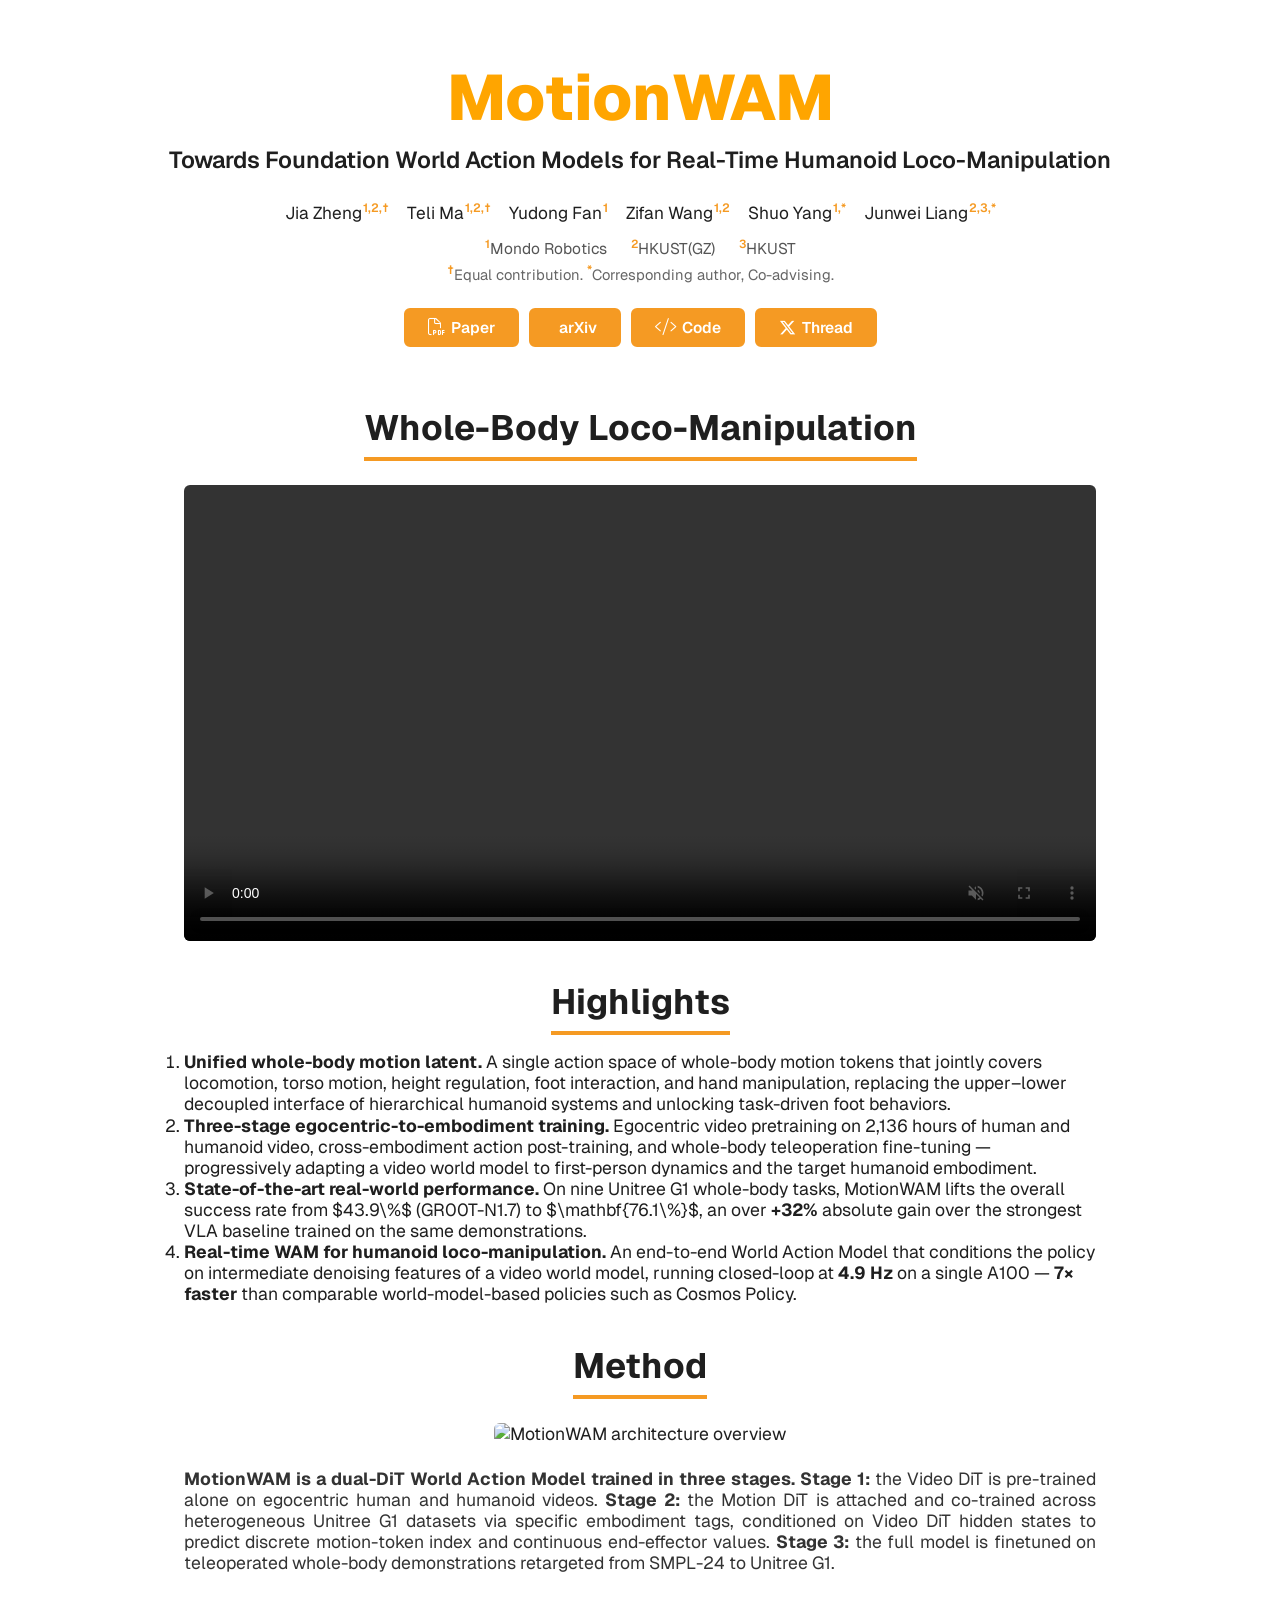
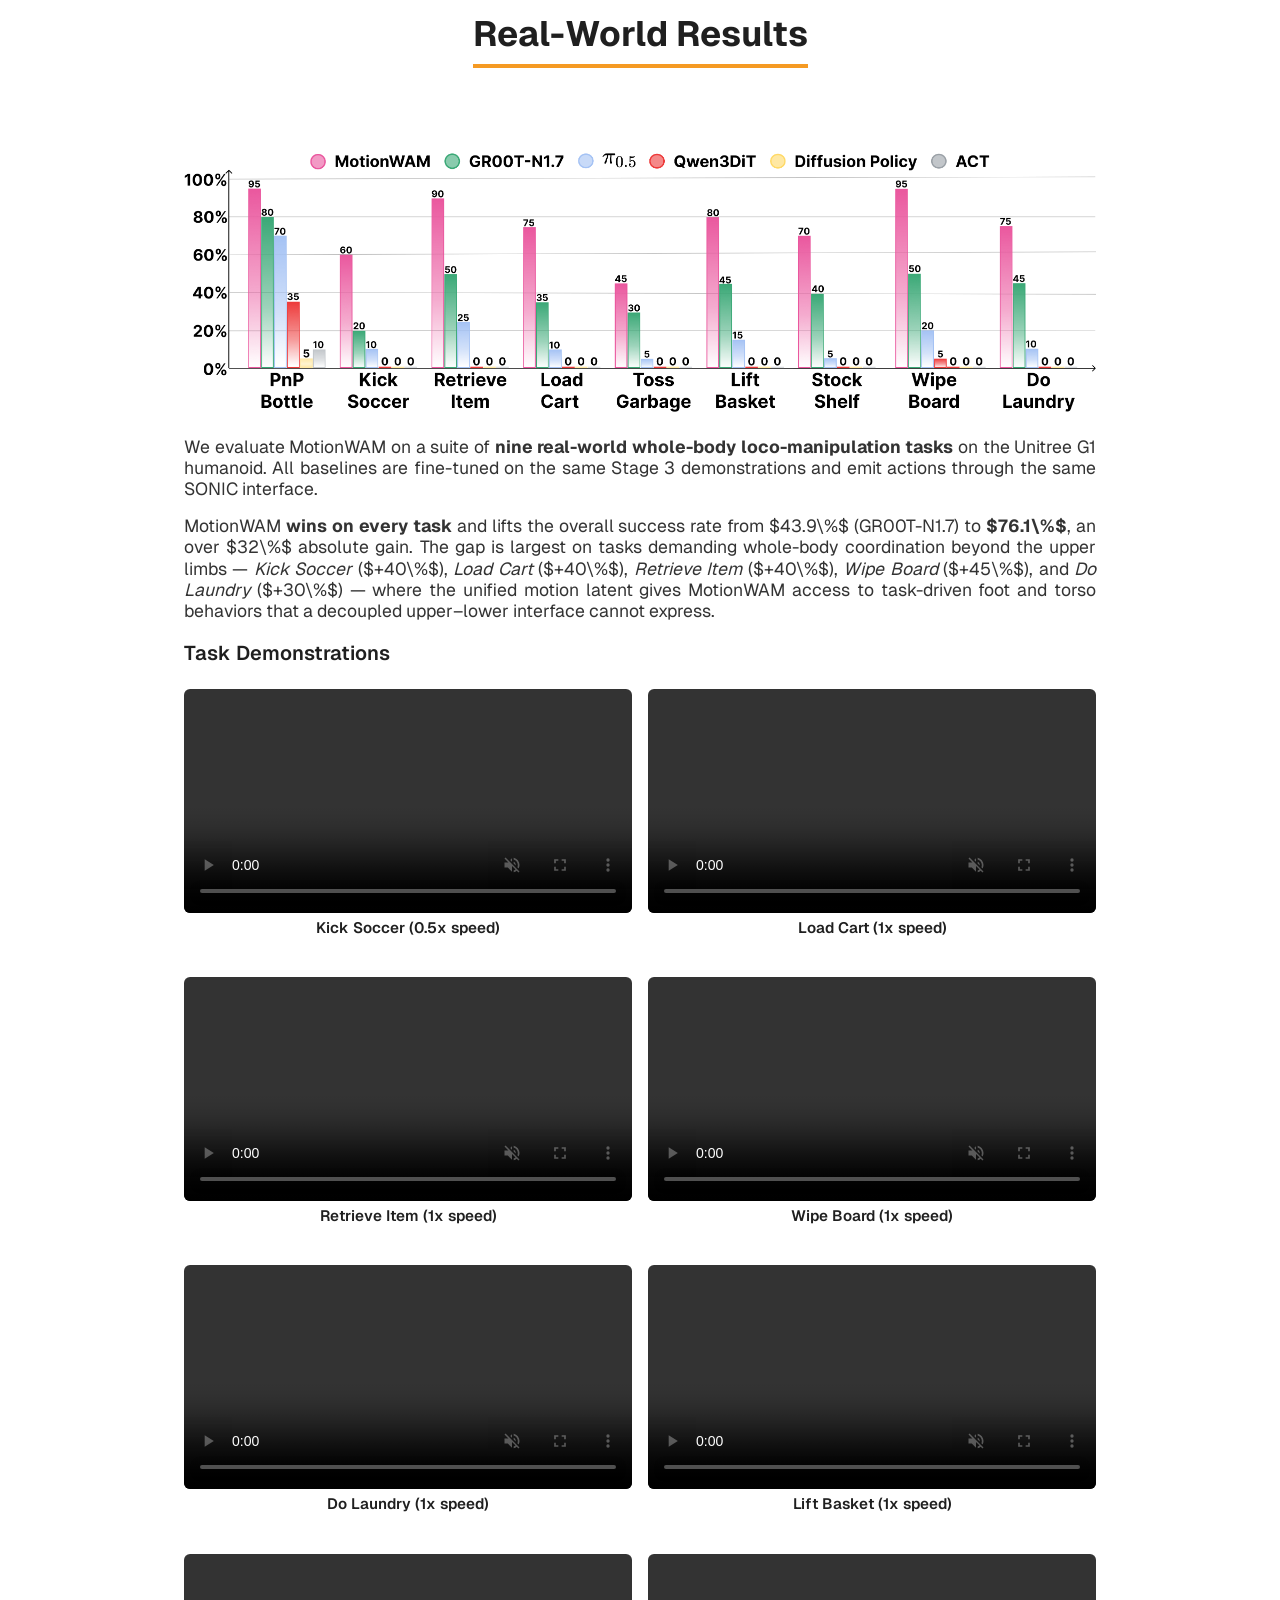
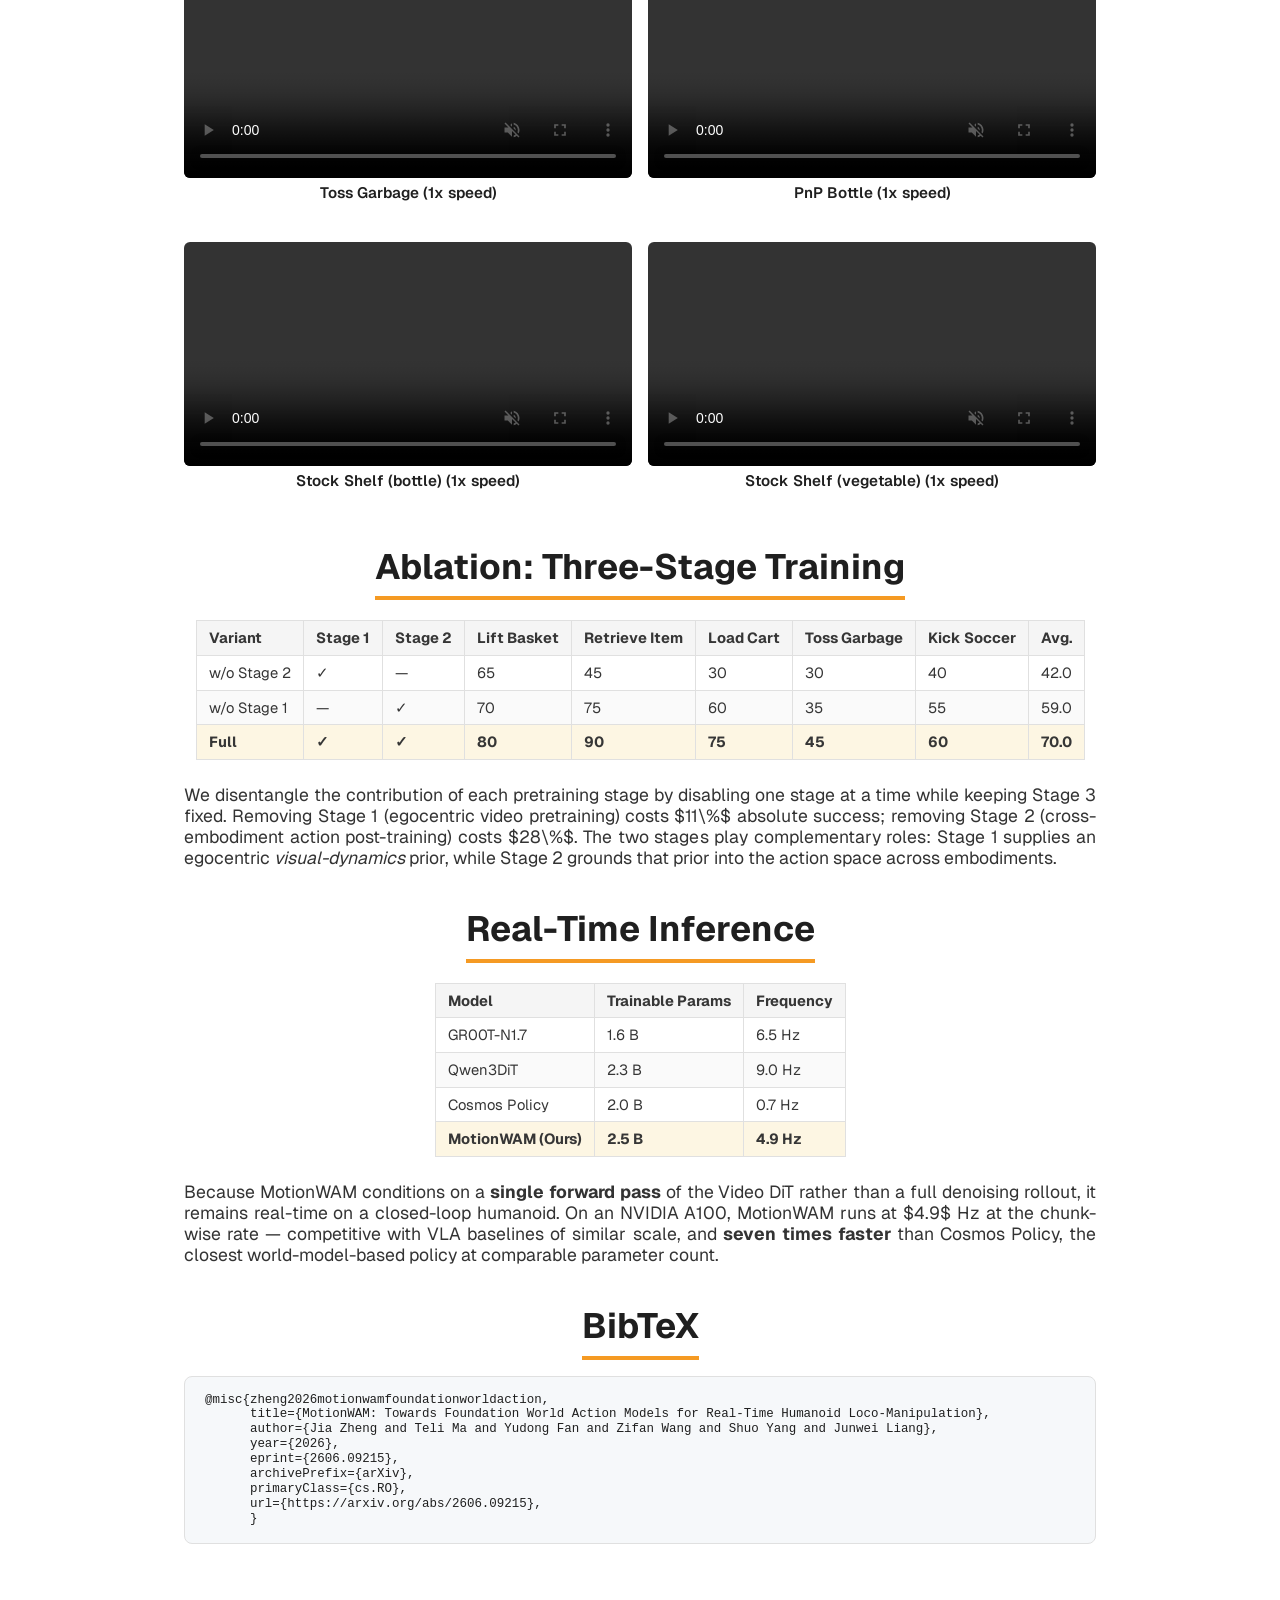
==== MotionWAM/index.html @ 7dfa2433 "update MotionWAM" ====
<!DOCTYPE html>
<html lang="en">

<head>
  <meta charset="utf-8">
  <meta name="description"
    content="MotionWAM: Towards Foundation World Action Models for Real-Time Humanoid Loco-Manipulation">
  <meta name="keywords"
    content="World Action Model, Humanoid Loco-Manipulation, Diffusion Transformer, Video World Model, Whole-Body Control, Unitree G1, Robotics, Flow Matching">
  <meta name="viewport" content="width=device-width, initial-scale=1">
  <title>MotionWAM | Towards Foundation World Action Models for Real-Time Humanoid Loco-Manipulation</title>

  <!-- Thumbnail for social media sharing -->
  <meta property="og:image" content="media/figures/arch.png">

  <!-- Favicon -->
  <link rel="icon" href="media/figures/arch.png" type="image/png">

  <!-- Fonts: Geist (Google) + Computer Modern Serif (local) -->
  <link href="https://fonts.googleapis.com/css2?family=Geist:wght@300;400;500;600;700;800&display=swap" rel="stylesheet">
  <link rel="stylesheet" href="static/fonts/cmun.css">

  <!-- Keep Bulma for table utility classes -->
  <link rel="stylesheet" href="static/css/bulma.min.css">
  <link rel="stylesheet" href="static/css/fontawesome.all.min.css">
  <link rel="stylesheet" href="https://cdn.jsdelivr.net/gh/jpswalsh/academicons@1/css/academicons.min.css">
  <!-- DreamDojo-style overrides (loaded last) -->
  <link rel="stylesheet" href="static/css/index.css">
  <link rel="stylesheet" href="static/fontawesome/css/fontawesome.css">
  <link rel="stylesheet" href="static/fontawesome/css/brands.css">
  <link rel="stylesheet" href="static/fontawesome/css/light.css">

  <script src="https://ajax.googleapis.com/ajax/libs/jquery/3.5.1/jquery.min.js"></script>
  <script defer src="static/js/fontawesome.all.min.js"></script>

  <!-- MathJax for LaTeX rendering -->
  <script>
    MathJax = {
      tex: { inlineMath: [['$', '$'], ['\\(', '\\)']] }
    };
  </script>
  <script src="https://cdn.jsdelivr.net/npm/mathjax@3/es5/tex-chtml.js" async></script>
</head>

<body>
  <article class="blogPost">

    <!-- ===== Hero Video Cover ===== -->
    <!--
    <header class="hero-cine">
      <video class="hero-bg-video" autoplay muted loop playsinline>
        <source src="media/videos/teaser.mp4" type="video/mp4">
      </video>
      <div class="hero-bg-overlay"></div>

      <div class="hero-cine-inner">
        <h1 class="paper-title"><span class="projectName">MotionWAM</span><br>
          <span class="title-sub">Towards Foundation World Action Models for Real-Time Humanoid Loco-Manipulation</span>
        </h1>
        <p class="hero-tagline muted-light">A real-time World Action Model that drives whole-body humanoid loco-manipulation from a single egocentric camera</p>
      </div>

      <a href="#content" class="scroll-cue" aria-label="Scroll down">
        <span class="scroll-cue-dot"></span>
      </a>
    </header>
    -->


    <!-- ===== Title ===== -->
    <div id="content" class="center blogTitle">
      <h1 class="dreamTitle"><span class="projectName">MotionWAM</span></h1>
      <p class="subtitleText">Towards Foundation World Action Models for Real-Time Humanoid Loco-Manipulation</p>
    </div>

    <!-- ===== Authors ===== -->
    <div class="center authors">
      <div class="authorList">
        <span class="authorName"><a class="authorLink" href="https://jiaazheng.github.io/" target="_blank">Jia Zheng</a><sup>1,2,&dagger;</sup></span>
        <span class="authorName"><a class="authorLink" href="https://teleema.github.io/" target="_blank">Teli Ma</a><sup>1,2,&dagger;</sup></span>
        <span class="authorName"><a class="authorLink">Yudong Fan</a><sup>1</sup></span>
        <span class="authorName"><a class="authorLink" href="https://scholar.google.com/citations?user=GaJXZ-UAAAAJ&hl=en" target="_blank">Zifan Wang</a><sup>1,2</sup></span>
        <span class="authorName"><a class="authorLink" href="https://shuoyangrobotics.github.io/" target="_blank">Shuo Yang</a><sup>1,*</sup></span>
        <span class="authorName"><a class="authorLink" href="https://junweiliang.me/index.html" target="_blank">Junwei Liang</a><sup>2,3,*</sup></span>
      </div>

      <!-- Affiliations -->
      <div class="affiliationContainer">
        <span><sup>1</sup>Mondo Robotics</span>
        <span><sup>2</sup>HKUST(GZ)</span>
        <span><sup>3</sup>HKUST</span>
      </div>
      <p class="affiliationNote"><sup>&dagger;</sup>Equal contribution. <sup>*</sup>Corresponding author, Co-advising.</p>
    </div>

    <!-- ===== Action buttons ===== -->
    <div class="center">
      <div class="linkContainer">
        <a class="borderedLink" href="#" target="_blank"><i class="fa-light fa-file-pdf"></i> Paper</a>
        <a class="borderedLink" href="#" target="_blank"><i class="ai ai-arxiv"></i> arXiv</a>
        <a class="borderedLink" href="#" target="_blank"><i class="fa-light fa-code"></i> Code</a>
        <a class="borderedLink" href="#" target="_blank"><i class="fa-brands fa-x-twitter"></i> Thread</a>
      </div>
    </div>

    <!-- ===== Content ===== -->
    <div class="blogContent">

      <!-- ===== Teaser / Highlights ===== -->
      <h2>Whole-Body Loco-Manipulation</h2>
      <div class="videoContainer">
        <div class="videoGrid cols-1">
          <div class="videoCell">
            <video controls autoplay loop muted playsinline>
              <source src="media/videos/all_real.mp4" type="video/mp4">
            </video>
          </div>
        </div>
      </div>

      <h2>Highlights</h2>
      <ol>
        <li><b>Unified whole-body motion latent.</b> A single action space of whole-body motion tokens that jointly covers locomotion, torso motion, height regulation, foot interaction, and hand manipulation, replacing the upper&ndash;lower decoupled interface of hierarchical humanoid systems and unlocking task-driven foot behaviors.</li>
        <li><b>Three-stage egocentric-to-embodiment training.</b> Egocentric video pretraining on 2,136 hours of human and humanoid video, cross-embodiment action post-training, and whole-body teleoperation fine-tuning &mdash; progressively adapting a video world model to first-person dynamics and the target humanoid embodiment.</li>
        <li><b>State-of-the-art real-world performance.</b> On nine Unitree G1 whole-body tasks, MotionWAM lifts the overall success rate from $43.9\%$ (GR00T-N1.7) to $\mathbf{76.1\%}$, an over <b>+32%</b> absolute gain over the strongest VLA baseline trained on the same demonstrations.</li>
        <li><b>Real-time WAM for humanoid loco-manipulation.</b> An end-to-end World Action Model that conditions the policy on intermediate denoising features of a video world model, running closed-loop at <b>4.9&nbsp;Hz</b> on a single A100 &mdash; <b>7&times; faster</b> than comparable world-model-based policies such as Cosmos Policy.</li>
      </ol>

      <!-- ===== Motivation ===== -->
      <!-- <h2>Decoupled vs. Unified Action Spaces</h2>
      <p>
        Almost all autonomous humanoid loco-manipulation systems pair a high-level manipulation policy with a low-level locomotion controller. This forces the upper and lower body into <b>inconsistent action spaces</b>: fine-grained joint targets for the arms, but only coarse base commands (velocity, torso height, orientation) for the legs &mdash; restricting the legs to balance preservation and ruling out task-driven foot behaviors such as stepping on a pedal or kicking an object.
      </p>
      <p>
        MotionWAM replaces this split with a <b>unified motion latent</b>: one policy predicts whole-body motion tokens that drive the humanoid as one integrated system, giving the lower body a task-driven action vocabulary alongside the arms.
      </p>

      <div class="imageWrapper">
        <img src="media/figures/intro.png" style="width: 90%;" alt="Decoupled hierarchical pipelines vs. MotionWAM's unified whole-body motion tokens">
      </div> -->

      <!-- ===== Method ===== -->
      <h2>Method</h2>
      <div class="imageWrapper">
        <img src="media/figures/arch.png" style="width: 100%;" alt="MotionWAM architecture overview">
      </div>
      <p>
        <b>MotionWAM is a dual-DiT World Action Model trained in three stages.</b>
        <b>Stage 1: </b> the Video DiT is pre-trained alone on egocentric human and humanoid videos.
        <b>Stage 2: </b> the Motion DiT is attached and co-trained across heterogeneous Unitree G1 datasets via specific embodiment tags, conditioned on Video DiT hidden states to predict discrete motion-token index and continuous end-effector values.
        <b>Stage 3: </b>  the full model is finetuned on teleoperated whole-body demonstrations retargeted from SMPL-24 to Unitree G1.
      </p>

      <!-- ===== Real-World Results ===== -->
      <h2>Real-World Results</h2>
      <div class="imageWrapper" style="clear: both; display: block; margin-top: 24px;">
        <img src="media/figures/suc_rate.png" style="width: 100%; display: block; margin: 0 auto;" alt="Per-task success rates on nine real-world Unitree G1 tasks">
      </div>

      <p>
        We evaluate MotionWAM on a suite of <b>nine real-world whole-body loco-manipulation tasks</b> on the Unitree G1 humanoid. All baselines are fine-tuned on the same Stage&nbsp;3 demonstrations and emit actions through the same SONIC interface.
      </p>
      <p>
        MotionWAM <b>wins on every task</b> and lifts the overall success rate from $43.9\%$ (GR00T-N1.7) to <b>$76.1\%$</b>, an over $32\%$ absolute gain. The gap is largest on tasks demanding whole-body coordination beyond the upper limbs &mdash; <i>Kick Soccer</i> ($+40\%$), <i>Load Cart</i> ($+40\%$), <i>Retrieve Item</i> ($+40\%$), <i>Wipe Board</i> ($+45\%$), and <i>Do Laundry</i> ($+30\%$) &mdash; where the unified motion latent gives MotionWAM access to task-driven foot and torso behaviors that a decoupled upper&ndash;lower interface cannot express.
      </p>

      <h3>Task Demonstrations</h3>
      <!-- Row 1 -->
      <div class="videoContainer">
        <div class="videoGrid cols-2">
          <div class="videoCell">
            <video controls autoplay loop muted playsinline>
              <source src="media/videos/soccer_0.5x.mp4" type="video/mp4">
            </video>
            <p class="videoLabel">Kick Soccer (0.5x speed)</p>
          </div>
          <div class="videoCell">
            <video controls autoplay loop muted playsinline>
              <source src="media/videos/cart.mp4" type="video/mp4">
            </video>
            <p class="videoLabel">Load Cart (1x speed)</p>
          </div>
        </div>
      </div>

      <!-- Row 2 -->
      <div class="videoContainer">
        <div class="videoGrid cols-2">
          <div class="videoCell">
            <video controls autoplay loop muted playsinline>
              <source src="media/videos/bag_drawer.mp4" type="video/mp4">
            </video>
            <p class="videoLabel">Retrieve Item (1x speed)</p>
          </div>
          <div class="videoCell">
            <video controls autoplay loop muted playsinline>
              <source src="media/videos/blackboard.mp4" type="video/mp4">
            </video>
            <p class="videoLabel">Wipe Board (1x speed)</p>
          </div>
        </div>
      </div>

      <!-- Row 3 -->
      <div class="videoContainer">
        <div class="videoGrid cols-2">
          <div class="videoCell">
            <video controls autoplay loop muted playsinline>
              <source src="media/videos/washing.mp4" type="video/mp4">
            </video>
            <p class="videoLabel">Do Laundry (1x speed)</p>
          </div>
          <div class="videoCell">
            <video controls autoplay loop muted playsinline>
              <source src="media/videos/basket_table.mp4" type="video/mp4">
            </video>
            <p class="videoLabel">Lift Basket (1x speed)</p>
          </div>
        </div>
      </div>

      <!-- Row 4 -->
      <div class="videoContainer">
        <div class="videoGrid cols-2">
          <div class="videoCell">
            <video controls autoplay loop muted playsinline>
              <source src="media/videos/trash_can.mp4" type="video/mp4">
            </video>
            <p class="videoLabel">Toss Garbage (1x speed)</p>
          </div>
          <div class="videoCell">
            <video controls autoplay loop muted playsinline>
              <source src="media/videos/bottle.mp4" type="video/mp4">
            </video>
            <p class="videoLabel">PnP Bottle (1x speed)</p>
          </div>
        </div>
      </div>

      <!-- Row 5 -->
      <div class="videoContainer">
        <div class="videoGrid cols-2">
          <div class="videoCell">
            <video controls autoplay loop muted playsinline>
              <source src="media/videos/shelf_bottle.mp4" type="video/mp4">
            </video>
            <p class="videoLabel">Stock Shelf (bottle) (1x speed)</p>
          </div>
          <div class="videoCell">
            <video controls autoplay loop muted playsinline>
              <source src="media/videos/shelf_veg.mp4" type="video/mp4">
            </video>
            <p class="videoLabel">Stock Shelf (vegetable) (1x speed)</p>
          </div>
        </div>
      </div>

      <!-- ===== Ablation ===== -->
      <h2>Ablation: Three-Stage Training</h2>

      <div class="table-container">
        <table class="table is-bordered is-striped is-hoverable" style="margin: 0 auto; width: auto;">
          <thead>
            <tr>
              <th>Variant</th>
              <th>Stage&nbsp;1</th>
              <th>Stage&nbsp;2</th>
              <th>Lift Basket</th>
              <th>Retrieve Item</th>
              <th>Load Cart</th>
              <th>Toss Garbage</th>
              <th>Kick Soccer</th>
              <th>Avg.</th>
            </tr>
          </thead>
          <tbody>
            <tr>
              <td>w/o Stage&nbsp;2</td>
              <td>&#10003;</td>
              <td>&mdash;</td>
              <td>65</td>
              <td>45</td>
              <td>30</td>
              <td>30</td>
              <td>40</td>
              <td>42.0</td>
            </tr>
            <tr>
              <td>w/o Stage&nbsp;1</td>
              <td>&mdash;</td>
              <td>&#10003;</td>
              <td>70</td>
              <td>75</td>
              <td>60</td>
              <td>35</td>
              <td>55</td>
              <td>59.0</td>
            </tr>
            <tr style="font-weight: bold; background-color: #fdf6e3;">
              <td>Full</td>
              <td>&#10003;</td>
              <td>&#10003;</td>
              <td>80</td>
              <td>90</td>
              <td>75</td>
              <td>45</td>
              <td>60</td>
              <td>70.0</td>
            </tr>
          </tbody>
        </table>
      </div>

      <p>
        We disentangle the contribution of each pretraining stage by disabling one stage at a time while keeping Stage&nbsp;3 fixed. Removing Stage&nbsp;1 (egocentric video pretraining) costs $11\%$ absolute success; removing Stage&nbsp;2 (cross-embodiment action post-training) costs $28\%$. The two stages play complementary roles: Stage&nbsp;1 supplies an egocentric <i>visual-dynamics</i> prior, while Stage&nbsp;2 grounds that prior into the action space across embodiments.
      </p>

      <!-- ===== Real-Time Inference ===== -->
      <h2>Real-Time Inference</h2>

      <div class="table-container">
        <table class="table is-bordered is-striped is-hoverable" style="margin: 0 auto; width: auto;">
          <thead>
            <tr>
              <th>Model</th>
              <th>Trainable Params</th>
              <th>Frequency</th>
            </tr>
          </thead>
          <tbody>
            <tr>
              <td>GR00T-N1.7</td>
              <td>1.6 B</td>
              <td>6.5 Hz</td>
            </tr>
            <tr>
              <td>Qwen3DiT</td>
              <td>2.3 B</td>
              <td>9.0 Hz</td>
            </tr>
            <tr>
              <td>Cosmos Policy</td>
              <td>2.0 B</td>
              <td>0.7 Hz</td>
            </tr>
            <tr style="font-weight: bold; background-color: #fdf6e3;">
              <td>MotionWAM (Ours)</td>
              <td>2.5 B</td>
              <td>4.9 Hz</td>
            </tr>
          </tbody>
        </table>
      </div>

      <p>
        Because MotionWAM conditions on a <b>single forward pass</b> of the Video DiT rather than a full denoising rollout, it remains real-time on a closed-loop humanoid. On an NVIDIA A100, MotionWAM runs at $4.9$&nbsp;Hz at the chunk-wise rate &mdash; competitive with VLA baselines of similar scale, and <b>seven times faster</b> than Cosmos Policy, the closest world-model-based policy at comparable parameter count.
      </p>

      <!-- ===== Citation ===== -->
      <h2>BibTeX</h2>
      <pre class="bibtex">@misc{zheng2026motionwamfoundationworldaction,
      title={MotionWAM: Towards Foundation World Action Models for Real-Time Humanoid Loco-Manipulation}, 
      author={Jia Zheng and Teli Ma and Yudong Fan and Zifan Wang and Shuo Yang and Junwei Liang},
      year={2026},
      eprint={2606.09215},
      archivePrefix={arXiv},
      primaryClass={cs.RO},
      url={https://arxiv.org/abs/2606.09215}, 
      }</pre>

    </div><!-- .blogContent -->
  </article>

  <footer class="siteFooter"></footer>

</body>

</html>
---- MotionWAM/static/fonts/cmun.css ----
/* Downloaded and adapted from https://checkmyworking.com/cm-web-fonts/ */

@font-face {
	font-family: 'Computer Modern Serif';
    src: url('cmunrm.woff') format('woff');
	font-weight: normal;
	font-style: normal;
}

@font-face {
	font-family: 'Computer Modern Serif';
    src: url('cmunbx.woff') format('woff');
	font-weight: bold;
	font-style: normal;
}

@font-face {
	font-family: 'Computer Modern Serif';
    src: url('cmunsl.woff') format('woff');
	font-weight: normal;
	font-style: italic;
}

@font-face {
	font-family: 'Computer Modern Serif';
    src: url('cmunbl.woff') format('woff');
	font-weight: bold;
	font-style: italic;
}
---- MotionWAM/static/css/index.css ----
/* ============================================================
   DiT4DiT — DreamDojo-inspired stylesheet
   ============================================================ */

/* ---------- CSS variables ---------- */
:root {
  --accent: #f59a23;
  --accent-hover: #e08a15;
  --accent-light: rgba(245, 154, 35, 0.08);
  --text-primary: #1f1f1f;
  --text-body: #333333;
  --text-secondary: #555555;
  --text-muted: #666666;
  --bg: #ffffff;
  --bg-code: #f6f8fa;
  --border: #e0e0e0;
  --max-width: 960px;
  --font-sans: 'Geist', 'NVIDIA Sans', -apple-system, BlinkMacSystemFont, 'Segoe UI', Roboto, sans-serif;
  --font-serif: 'Computer Modern Serif', serif;
  --font-mono: 'Courier New', Courier, monospace;
}

/* ---------- Reset / base ---------- */
*, *::before, *::after {
  box-sizing: border-box;
}

body {
  font-family: var(--font-sans);
  color: var(--text-primary);
  background: var(--bg);
  margin: 0;
  padding: 0;
  line-height: 1.2;
  -webkit-font-smoothing: antialiased;
}

a {
  color: var(--accent);
  text-decoration: none;
}
a:hover {
  text-decoration: underline;
}

/* ---------- Layout ---------- */
.blogPost {
  width: 100%;
}

.center {
  max-width: var(--max-width);
  margin: 0 auto;
  padding: 0 24px;
}

/* ---------- Hero Video Cover ---------- */
html {
  scroll-behavior: smooth;
  scroll-padding-top: 64px;
}

.hero-cine {
  position: relative;
  min-height: 88vh;
  display: flex;
  flex-direction: column;
  align-items: center;
  justify-content: center;
  text-align: center;
  overflow: hidden;
  color: #fff;
  padding: 90px 20px 70px;
}

.hero-bg-video {
  position: absolute;
  inset: 0;
  width: 100%;
  height: 100%;
  object-fit: cover;
  z-index: 0;
}

.hero-bg-overlay {
  position: absolute;
  inset: 0;
  z-index: 1;
  background:
    radial-gradient(70% 55% at 50% 50%, rgba(8,10,18,0.55) 0%, rgba(8,10,18,0.25) 70%, rgba(8,10,18,0.1) 100%),
    linear-gradient(180deg, rgba(8,10,18,0.35) 0%, rgba(8,10,18,0.0) 30%, rgba(8,10,18,0.0) 70%, rgba(8,10,18,0.40) 100%);
}

.hero-cine-inner {
  position: relative;
  z-index: 2;
  max-width: 940px;
  animation: heroFade 0.9s ease both;
}

@keyframes heroFade {
  from { opacity: 0; transform: translateY(18px); }
  to   { opacity: 1; transform: translateY(0); }
}

.hero-cine .paper-title {
  color: #fff;
  text-shadow: 0 2px 24px rgba(0,0,0,0.50);
  font-size: clamp(2.2em, 5vw, 4.5em);
  font-weight: 800;
  margin: 0 0 16px;
  line-height: 1.15;
}

.hero-cine .paper-title .projectName {
  color: #fff;
}

.hero-cine .title-sub {
  color: rgba(255,255,255,0.88);
  font-size: 0.42em;
  font-weight: 600;
  display: block;
  margin-top: 12px;
  line-height: 1.35;
}

.muted-light {
  color: rgba(255,255,255,0.78);
}

.hero-tagline {
  margin: 22px auto 0;
  max-width: 640px;
  font-size: 1.15em;
  font-weight: 400;
}

/* Scroll cue animation */
.scroll-cue {
  position: absolute;
  bottom: 28px;
  left: 50%;
  transform: translateX(-50%);
  z-index: 2;
  width: 26px;
  height: 42px;
  border: 2px solid rgba(255,255,255,0.6);
  border-radius: 999px;
  display: flex;
  justify-content: center;
  text-decoration: none;
  transition: border-color 0.3s ease;
}

.scroll-cue:hover {
  border-color: rgba(255,255,255,0.9);
}

.scroll-cue-dot {
  width: 4px;
  height: 8px;
  margin-top: 7px;
  background: #fff;
  border-radius: 999px;
  animation: scrollBounce 2s infinite;
}

@keyframes scrollBounce {
  0%, 100% { transform: translateY(0); opacity: 0.6; }
  50% { transform: translateY(8px); opacity: 1; }
}

/* ---------- Title area ---------- */
.blogTitle {
  text-align: center;
  padding: 60px 0 10px;
}

.dreamTitle {
  margin: 0 0 10px;
  line-height: 1.2;
}

.dreamTitle .projectName {
  font-size: 4rem;
  font-weight: 800;
  color: orange;
}

.subtitleText {
  font-size: 1.45rem;
  font-weight: 600;
  color: var(--text-primary);
  margin: 0;
  line-height: 1.2;
}

/* ---------- Authors ---------- */
.authors {
  text-align: center;
  padding: 18px 0 0;
}

.authorList {
  display: flex;
  flex-wrap: wrap;
  justify-content: center;
  gap: 6px 18px;
  margin: 0;
  padding: 0;
  list-style: none;
  font-size: 1.08rem;
  line-height: 1.2;
}

.authorName {
  white-space: nowrap;
}

.authorName sup {
  color: var(--accent);
  font-weight: 600;
  font-size: 0.7em;
  margin-left: 1px;
  line-height: 0;
}

.authorLink {
  color: var(--text-primary) !important;
  text-decoration: none;
}
.authorLink:hover {
  text-decoration: underline;
  color: var(--accent) !important;
}

/* ---------- Affiliations ---------- */
.affiliationContainer {
  display: flex;
  flex-wrap: wrap;
  justify-content: center;
  gap: 4px 24px;
  margin: 14px 0 4px;
  font-size: 0.97rem;
  color: var(--text-secondary);
  text-align: center;
  line-height: 1.2;
}

.affiliationContainer sup {
  color: var(--accent);
  font-weight: 600;
  font-size: 0.75em;
}

.affiliationNote {
  text-align: center;
  font-size: 0.92rem;
  color: var(--text-muted);
  margin: 4px 0 0;
}

.affiliationNote sup {
  color: var(--accent);
  font-weight: 600;
}

/* ---------- Action buttons ---------- */
.linkContainer {
  display: flex;
  flex-wrap: wrap;
  justify-content: center;
  gap: 10px;
  margin: 24px 0 10px;
}

.borderedLink {
  display: inline-flex;
  align-items: center;
  gap: 6px;
  padding: 9px 22px;
  border-radius: 6px;
  font-size: 0.97rem;
  font-weight: 600;
  font-family: var(--font-sans);
  line-height: 1;
  background: var(--accent);
  color: #fff !important;
  border: 2px solid var(--accent);
  transition: background 0.2s, color 0.2s;
  cursor: pointer;
  text-decoration: none !important;
}
.borderedLink:hover {
  background: var(--accent-hover);
  border-color: var(--accent-hover);
  text-decoration: none !important;
}

.borderedLink i,
.borderedLink .ai {
  font-size: 1.1em;
}

/* ---------- Blog content ---------- */
.blogContent {
  max-width: var(--max-width);
  margin: 0 auto;
  padding: 10px 24px 60px;
  font-size: 1.1rem;
}

.blogContent h2 {
  font-size: 2.2rem;
  font-weight: bold;
  color: var(--text-primary);
  display: table;
  margin: 2.5rem auto 1rem auto;
  padding-bottom: 0.5rem;
  border-bottom: 4px solid var(--accent);
  text-align: center;
}

.blogContent h3 {
  font-size: 1.25rem;
  font-weight: 600;
  color: var(--text-primary);
  margin: 20px 0 8px;
}

.blogContent p {
  color: var(--text-body);
  margin-bottom: 1rem;
  text-align: justify;
}

/* ---------- Images ---------- */
.imageWrapper {
  text-align: center;
  margin: 24px 0;
}

.imageWrapper img {
  max-width: 100%;
  border-radius: 6px;
}

.caption {
  font-size: 0.9rem;
  color: var(--text-muted);
  margin-top: 8px;
  text-align: center;
}

.method-image {
  border-radius: 6px;
}

/* ---------- Video ---------- */
.videoContainer {
  margin: 24px 0;
}

.videoGrid {
  display: grid;
  gap: 16px;
  align-items: end;
}

.videoGrid.cols-2 {
  grid-template-columns: 1fr 1fr;
}

.videoGrid.cols-3 {
  grid-template-columns: 1fr 1fr 1fr;
}

.videoGrid.cols-1 {
  max-width: 100%;
  margin: 0 auto;
}

.videoCell {
  text-align: center;
}

.videoCell video {
  width: 100%;
  border-radius: 6px;
  display: block;
}

.videoCell .videoLabel {
  margin-top: 6px;
  font-weight: 600;
  font-size: 0.95rem;
  color: var(--text-primary);
  text-align: center;
}

/* ---------- Tables ---------- */
.table-container {
  overflow-x: auto;
  margin: 20px 0 24px;
}

.table {
  font-family: var(--font-sans);
  font-size: 0.92rem;
  border-collapse: collapse;
  width: 100%;
}

.table th,
.table td {
  padding: 8px 12px;
  text-align: center;
  border: 1px solid var(--border);
}

.table th {
  background-color: #f5f5f5;
  font-weight: 700;
}

.table tbody tr:hover {
  background-color: var(--accent-light);
}

/* Keep Bulma .is-bordered / .is-striped overrides minimal */
.table.is-striped tbody tr:nth-child(even) {
  background-color: #fafafa;
}

.table.is-striped tbody tr:hover {
  background-color: var(--accent-light);
}

/* ---------- Bibtex ---------- */
.bibtex {
  font-family: var(--font-mono);
  font-size: 0.78rem;
  color: var(--text-primary);
  background-color: var(--bg-code);
  border: 1px solid var(--border);
  border-radius: 8px;
  padding: 16px 20px;
  margin: 16px 0 40px;
  line-height: 1.2;
  overflow-x: auto;
  white-space: pre-wrap;
  word-break: break-all;
}

/* ---------- Divider ---------- */
hr.rounded {
  border: none;
  height: 1px;
  background: var(--border);
  margin: 36px 0;
}

/* ---------- Footer ---------- */
.siteFooter {
  text-align: center;
  padding: 32px 0;
  font-size: 0.88rem;
  color: var(--text-muted);
  border-top: 1px solid var(--border);
}

/* ---------- Responsive ---------- */
@media (max-width: 768px) {
  .dreamTitle {
    font-size: 2rem;
  }

  .blogContent h2 {
    font-size: 1.35rem;
  }

  .videoGrid.cols-2,
  .videoGrid.cols-3 {
    grid-template-columns: 1fr;
  }

  .linkContainer {
    flex-direction: column;
    align-items: center;
  }

  .hero-cine {
    min-height: 75vh;
    padding: 60px 20px 50px;
  }

  .hero-cine .paper-title {
    font-size: 2em;
  }

  .hero-tagline {
    font-size: 1em;
  }

  .scroll-cue {
    bottom: 18px;
  }
}
---- MotionWAM/static/fontawesome/css/brands.css ----
/*!
 * Font Awesome Free 6.5.1 by @fontawesome - https://fontawesome.com
 * License - https://fontawesome.com/license/free (Icons: CC BY 4.0, Fonts: SIL OFL 1.1, Code: MIT License)
 * Copyright 2023 Fonticons, Inc.
 */
:root,
:host {
  --fa-style-family-brands: 'Font Awesome 6 Brands';
  --fa-font-brands: normal 400 1em/1 'Font Awesome 6 Brands';
}

@font-face {
  font-family: 'Font Awesome 6 Brands';
  font-style: normal;
  font-weight: 400;
  font-display: block;
  src: url("../webfonts/fa-brands-400.woff2") format("woff2"), url("../webfonts/fa-brands-400.ttf") format("truetype");
}

.fab,
.fa-brands {
  font-weight: 400;
}

.fa-monero:before {
  content: "\f3d0";
}

.fa-hooli:before {
  content: "\f427";
}

.fa-yelp:before {
  content: "\f1e9";
}

.fa-cc-visa:before {
  content: "\f1f0";
}

.fa-lastfm:before {
  content: "\f202";
}

.fa-shopware:before {
  content: "\f5b5";
}

.fa-creative-commons-nc:before {
  content: "\f4e8";
}

.fa-aws:before {
  content: "\f375";
}

.fa-redhat:before {
  content: "\f7bc";
}

.fa-yoast:before {
  content: "\f2b1";
}

.fa-cloudflare:before {
  content: "\e07d";
}

.fa-ups:before {
  content: "\f7e0";
}

.fa-pixiv:before {
  content: "\e640";
}

.fa-wpexplorer:before {
  content: "\f2de";
}

.fa-dyalog:before {
  content: "\f399";
}

.fa-bity:before {
  content: "\f37a";
}

.fa-stackpath:before {
  content: "\f842";
}

.fa-buysellads:before {
  content: "\f20d";
}

.fa-first-order:before {
  content: "\f2b0";
}

.fa-modx:before {
  content: "\f285";
}

.fa-guilded:before {
  content: "\e07e";
}

.fa-vnv:before {
  content: "\f40b";
}

.fa-square-js:before {
  content: "\f3b9";
}

.fa-js-square:before {
  content: "\f3b9";
}

.fa-microsoft:before {
  content: "\f3ca";
}

.fa-qq:before {
  content: "\f1d6";
}

.fa-orcid:before {
  content: "\f8d2";
}

.fa-java:before {
  content: "\f4e4";
}

.fa-invision:before {
  content: "\f7b0";
}

.fa-creative-commons-pd-alt:before {
  content: "\f4ed";
}

.fa-centercode:before {
  content: "\f380";
}

.fa-glide-g:before {
  content: "\f2a6";
}

.fa-drupal:before {
  content: "\f1a9";
}

.fa-hire-a-helper:before {
  content: "\f3b0";
}

.fa-creative-commons-by:before {
  content: "\f4e7";
}

.fa-unity:before {
  content: "\e049";
}

.fa-whmcs:before {
  content: "\f40d";
}

.fa-rocketchat:before {
  content: "\f3e8";
}

.fa-vk:before {
  content: "\f189";
}

.fa-untappd:before {
  content: "\f405";
}

.fa-mailchimp:before {
  content: "\f59e";
}

.fa-css3-alt:before {
  content: "\f38b";
}

.fa-square-reddit:before {
  content: "\f1a2";
}

.fa-reddit-square:before {
  content: "\f1a2";
}

.fa-vimeo-v:before {
  content: "\f27d";
}

.fa-contao:before {
  content: "\f26d";
}

.fa-square-font-awesome:before {
  content: "\e5ad";
}

.fa-deskpro:before {
  content: "\f38f";
}

.fa-brave:before {
  content: "\e63c";
}

.fa-sistrix:before {
  content: "\f3ee";
}

.fa-square-instagram:before {
  content: "\e055";
}

.fa-instagram-square:before {
  content: "\e055";
}

.fa-battle-net:before {
  content: "\f835";
}

.fa-the-red-yeti:before {
  content: "\f69d";
}

.fa-square-hacker-news:before {
  content: "\f3af";
}

.fa-hacker-news-square:before {
  content: "\f3af";
}

.fa-edge:before {
  content: "\f282";
}

.fa-threads:before {
  content: "\e618";
}

.fa-napster:before {
  content: "\f3d2";
}

.fa-square-snapchat:before {
  content: "\f2ad";
}

.fa-snapchat-square:before {
  content: "\f2ad";
}

.fa-google-plus-g:before {
  content: "\f0d5";
}

.fa-artstation:before {
  content: "\f77a";
}

.fa-markdown:before {
  content: "\f60f";
}

.fa-sourcetree:before {
  content: "\f7d3";
}

.fa-google-plus:before {
  content: "\f2b3";
}

.fa-diaspora:before {
  content: "\f791";
}

.fa-foursquare:before {
  content: "\f180";
}

.fa-stack-overflow:before {
  content: "\f16c";
}

.fa-github-alt:before {
  content: "\f113";
}

.fa-phoenix-squadron:before {
  content: "\f511";
}

.fa-pagelines:before {
  content: "\f18c";
}

.fa-algolia:before {
  content: "\f36c";
}

.fa-red-river:before {
  content: "\f3e3";
}

.fa-creative-commons-sa:before {
  content: "\f4ef";
}

.fa-safari:before {
  content: "\f267";
}

.fa-google:before {
  content: "\f1a0";
}

.fa-square-font-awesome-stroke:before {
  content: "\f35c";
}

.fa-font-awesome-alt:before {
  content: "\f35c";
}

.fa-atlassian:before {
  content: "\f77b";
}

.fa-linkedin-in:before {
  content: "\f0e1";
}

.fa-digital-ocean:before {
  content: "\f391";
}

.fa-nimblr:before {
  content: "\f5a8";
}

.fa-chromecast:before {
  content: "\f838";
}

.fa-evernote:before {
  content: "\f839";
}

.fa-hacker-news:before {
  content: "\f1d4";
}

.fa-creative-commons-sampling:before {
  content: "\f4f0";
}

.fa-adversal:before {
  content: "\f36a";
}

.fa-creative-commons:before {
  content: "\f25e";
}

.fa-watchman-monitoring:before {
  content: "\e087";
}

.fa-fonticons:before {
  content: "\f280";
}

.fa-weixin:before {
  content: "\f1d7";
}

.fa-shirtsinbulk:before {
  content: "\f214";
}

.fa-codepen:before {
  content: "\f1cb";
}

.fa-git-alt:before {
  content: "\f841";
}

.fa-lyft:before {
  content: "\f3c3";
}

.fa-rev:before {
  content: "\f5b2";
}

.fa-windows:before {
  content: "\f17a";
}

.fa-wizards-of-the-coast:before {
  content: "\f730";
}

.fa-square-viadeo:before {
  content: "\f2aa";
}

.fa-viadeo-square:before {
  content: "\f2aa";
}

.fa-meetup:before {
  content: "\f2e0";
}

.fa-centos:before {
  content: "\f789";
}

.fa-adn:before {
  content: "\f170";
}

.fa-cloudsmith:before {
  content: "\f384";
}

.fa-opensuse:before {
  content: "\e62b";
}

.fa-pied-piper-alt:before {
  content: "\f1a8";
}

.fa-square-dribbble:before {
  content: "\f397";
}

.fa-dribbble-square:before {
  content: "\f397";
}

.fa-codiepie:before {
  content: "\f284";
}

.fa-node:before {
  content: "\f419";
}

.fa-mix:before {
  content: "\f3cb";
}

.fa-steam:before {
  content: "\f1b6";
}

.fa-cc-apple-pay:before {
  content: "\f416";
}

.fa-scribd:before {
  content: "\f28a";
}

.fa-debian:before {
  content: "\e60b";
}

.fa-openid:before {
  content: "\f19b";
}

.fa-instalod:before {
  content: "\e081";
}

.fa-expeditedssl:before {
  content: "\f23e";
}

.fa-sellcast:before {
  content: "\f2da";
}

.fa-square-twitter:before {
  content: "\f081";
}

.fa-twitter-square:before {
  content: "\f081";
}

.fa-r-project:before {
  content: "\f4f7";
}

.fa-delicious:before {
  content: "\f1a5";
}

.fa-freebsd:before {
  content: "\f3a4";
}

.fa-vuejs:before {
  content: "\f41f";
}

.fa-accusoft:before {
  content: "\f369";
}

.fa-ioxhost:before {
  content: "\f208";
}

.fa-fonticons-fi:before {
  content: "\f3a2";
}

.fa-app-store:before {
  content: "\f36f";
}

.fa-cc-mastercard:before {
  content: "\f1f1";
}

.fa-itunes-note:before {
  content: "\f3b5";
}

.fa-golang:before {
  content: "\e40f";
}

.fa-kickstarter:before {
  content: "\f3bb";
}

.fa-grav:before {
  content: "\f2d6";
}

.fa-weibo:before {
  content: "\f18a";
}

.fa-uncharted:before {
  content: "\e084";
}

.fa-firstdraft:before {
  content: "\f3a1";
}

.fa-square-youtube:before {
  content: "\f431";
}

.fa-youtube-square:before {
  content: "\f431";
}

.fa-wikipedia-w:before {
  content: "\f266";
}

.fa-wpressr:before {
  content: "\f3e4";
}

.fa-rendact:before {
  content: "\f3e4";
}

.fa-angellist:before {
  content: "\f209";
}

.fa-galactic-republic:before {
  content: "\f50c";
}

.fa-nfc-directional:before {
  content: "\e530";
}

.fa-skype:before {
  content: "\f17e";
}

.fa-joget:before {
  content: "\f3b7";
}

.fa-fedora:before {
  content: "\f798";
}

.fa-stripe-s:before {
  content: "\f42a";
}

.fa-meta:before {
  content: "\e49b";
}

.fa-laravel:before {
  content: "\f3bd";
}

.fa-hotjar:before {
  content: "\f3b1";
}

.fa-bluetooth-b:before {
  content: "\f294";
}

.fa-square-letterboxd:before {
  content: "\e62e";
}

.fa-sticker-mule:before {
  content: "\f3f7";
}

.fa-creative-commons-zero:before {
  content: "\f4f3";
}

.fa-hips:before {
  content: "\f452";
}

.fa-behance:before {
  content: "\f1b4";
}

.fa-reddit:before {
  content: "\f1a1";
}

.fa-discord:before {
  content: "\f392";
}

.fa-chrome:before {
  content: "\f268";
}

.fa-app-store-ios:before {
  content: "\f370";
}

.fa-cc-discover:before {
  content: "\f1f2";
}

.fa-wpbeginner:before {
  content: "\f297";
}

.fa-confluence:before {
  content: "\f78d";
}

.fa-shoelace:before {
  content: "\e60c";
}

.fa-mdb:before {
  content: "\f8ca";
}

.fa-dochub:before {
  content: "\f394";
}

.fa-accessible-icon:before {
  content: "\f368";
}

.fa-ebay:before {
  content: "\f4f4";
}

.fa-amazon:before {
  content: "\f270";
}

.fa-unsplash:before {
  content: "\e07c";
}

.fa-yarn:before {
  content: "\f7e3";
}

.fa-square-steam:before {
  content: "\f1b7";
}

.fa-steam-square:before {
  content: "\f1b7";
}

.fa-500px:before {
  content: "\f26e";
}

.fa-square-vimeo:before {
  content: "\f194";
}

.fa-vimeo-square:before {
  content: "\f194";
}

.fa-asymmetrik:before {
  content: "\f372";
}

.fa-font-awesome:before {
  content: "\f2b4";
}

.fa-font-awesome-flag:before {
  content: "\f2b4";
}

.fa-font-awesome-logo-full:before {
  content: "\f2b4";
}

.fa-gratipay:before {
  content: "\f184";
}

.fa-apple:before {
  content: "\f179";
}

.fa-hive:before {
  content: "\e07f";
}

.fa-gitkraken:before {
  content: "\f3a6";
}

.fa-keybase:before {
  content: "\f4f5";
}

.fa-apple-pay:before {
  content: "\f415";
}

.fa-padlet:before {
  content: "\e4a0";
}

.fa-amazon-pay:before {
  content: "\f42c";
}

.fa-square-github:before {
  content: "\f092";
}

.fa-github-square:before {
  content: "\f092";
}

.fa-stumbleupon:before {
  content: "\f1a4";
}

.fa-fedex:before {
  content: "\f797";
}

.fa-phoenix-framework:before {
  content: "\f3dc";
}

.fa-shopify:before {
  content: "\e057";
}

.fa-neos:before {
  content: "\f612";
}

.fa-square-threads:before {
  content: "\e619";
}

.fa-hackerrank:before {
  content: "\f5f7";
}

.fa-researchgate:before {
  content: "\f4f8";
}

.fa-swift:before {
  content: "\f8e1";
}

.fa-angular:before {
  content: "\f420";
}

.fa-speakap:before {
  content: "\f3f3";
}

.fa-angrycreative:before {
  content: "\f36e";
}

.fa-y-combinator:before {
  content: "\f23b";
}

.fa-empire:before {
  content: "\f1d1";
}

.fa-envira:before {
  content: "\f299";
}

.fa-google-scholar:before {
  content: "\e63b";
}

.fa-square-gitlab:before {
  content: "\e5ae";
}

.fa-gitlab-square:before {
  content: "\e5ae";
}

.fa-studiovinari:before {
  content: "\f3f8";
}

.fa-pied-piper:before {
  content: "\f2ae";
}

.fa-wordpress:before {
  content: "\f19a";
}

.fa-product-hunt:before {
  content: "\f288";
}

.fa-firefox:before {
  content: "\f269";
}

.fa-linode:before {
  content: "\f2b8";
}

.fa-goodreads:before {
  content: "\f3a8";
}

.fa-square-odnoklassniki:before {
  content: "\f264";
}

.fa-odnoklassniki-square:before {
  content: "\f264";
}

.fa-jsfiddle:before {
  content: "\f1cc";
}

.fa-sith:before {
  content: "\f512";
}

.fa-themeisle:before {
  content: "\f2b2";
}

.fa-page4:before {
  content: "\f3d7";
}

.fa-hashnode:before {
  content: "\e499";
}

.fa-react:before {
  content: "\f41b";
}

.fa-cc-paypal:before {
  content: "\f1f4";
}

.fa-squarespace:before {
  content: "\f5be";
}

.fa-cc-stripe:before {
  content: "\f1f5";
}

.fa-creative-commons-share:before {
  content: "\f4f2";
}

.fa-bitcoin:before {
  content: "\f379";
}

.fa-keycdn:before {
  content: "\f3ba";
}

.fa-opera:before {
  content: "\f26a";
}

.fa-itch-io:before {
  content: "\f83a";
}

.fa-umbraco:before {
  content: "\f8e8";
}

.fa-galactic-senate:before {
  content: "\f50d";
}

.fa-ubuntu:before {
  content: "\f7df";
}

.fa-draft2digital:before {
  content: "\f396";
}

.fa-stripe:before {
  content: "\f429";
}

.fa-houzz:before {
  content: "\f27c";
}

.fa-gg:before {
  content: "\f260";
}

.fa-dhl:before {
  content: "\f790";
}

.fa-square-pinterest:before {
  content: "\f0d3";
}

.fa-pinterest-square:before {
  content: "\f0d3";
}

.fa-xing:before {
  content: "\f168";
}

.fa-blackberry:before {
  content: "\f37b";
}

.fa-creative-commons-pd:before {
  content: "\f4ec";
}

.fa-playstation:before {
  content: "\f3df";
}

.fa-quinscape:before {
  content: "\f459";
}

.fa-less:before {
  content: "\f41d";
}

.fa-blogger-b:before {
  content: "\f37d";
}

.fa-opencart:before {
  content: "\f23d";
}

.fa-vine:before {
  content: "\f1ca";
}

.fa-signal-messenger:before {
  content: "\e663";
}

.fa-paypal:before {
  content: "\f1ed";
}

.fa-gitlab:before {
  content: "\f296";
}

.fa-typo3:before {
  content: "\f42b";
}

.fa-reddit-alien:before {
  content: "\f281";
}

.fa-yahoo:before {
  content: "\f19e";
}

.fa-dailymotion:before {
  content: "\e052";
}

.fa-affiliatetheme:before {
  content: "\f36b";
}

.fa-pied-piper-pp:before {
  content: "\f1a7";
}

.fa-bootstrap:before {
  content: "\f836";
}

.fa-odnoklassniki:before {
  content: "\f263";
}

.fa-nfc-symbol:before {
  content: "\e531";
}

.fa-mintbit:before {
  content: "\e62f";
}

.fa-ethereum:before {
  content: "\f42e";
}

.fa-speaker-deck:before {
  content: "\f83c";
}

.fa-creative-commons-nc-eu:before {
  content: "\f4e9";
}

.fa-patreon:before {
  content: "\f3d9";
}

.fa-avianex:before {
  content: "\f374";
}

.fa-ello:before {
  content: "\f5f1";
}

.fa-gofore:before {
  content: "\f3a7";
}

.fa-bimobject:before {
  content: "\f378";
}

.fa-brave-reverse:before {
  content: "\e63d";
}

.fa-facebook-f:before {
  content: "\f39e";
}

.fa-square-google-plus:before {
  content: "\f0d4";
}

.fa-google-plus-square:before {
  content: "\f0d4";
}

.fa-mandalorian:before {
  content: "\f50f";
}

.fa-first-order-alt:before {
  content: "\f50a";
}

.fa-osi:before {
  content: "\f41a";
}

.fa-google-wallet:before {
  content: "\f1ee";
}

.fa-d-and-d-beyond:before {
  content: "\f6ca";
}

.fa-periscope:before {
  content: "\f3da";
}

.fa-fulcrum:before {
  content: "\f50b";
}

.fa-cloudscale:before {
  content: "\f383";
}

.fa-forumbee:before {
  content: "\f211";
}

.fa-mizuni:before {
  content: "\f3cc";
}

.fa-schlix:before {
  content: "\f3ea";
}

.fa-square-xing:before {
  content: "\f169";
}

.fa-xing-square:before {
  content: "\f169";
}

.fa-bandcamp:before {
  content: "\f2d5";
}

.fa-wpforms:before {
  content: "\f298";
}

.fa-cloudversify:before {
  content: "\f385";
}

.fa-usps:before {
  content: "\f7e1";
}

.fa-megaport:before {
  content: "\f5a3";
}

.fa-magento:before {
  content: "\f3c4";
}

.fa-spotify:before {
  content: "\f1bc";
}

.fa-optin-monster:before {
  content: "\f23c";
}

.fa-fly:before {
  content: "\f417";
}

.fa-aviato:before {
  content: "\f421";
}

.fa-itunes:before {
  content: "\f3b4";
}

.fa-cuttlefish:before {
  content: "\f38c";
}

.fa-blogger:before {
  content: "\f37c";
}

.fa-flickr:before {
  content: "\f16e";
}

.fa-viber:before {
  content: "\f409";
}

.fa-soundcloud:before {
  content: "\f1be";
}

.fa-digg:before {
  content: "\f1a6";
}

.fa-tencent-weibo:before {
  content: "\f1d5";
}

.fa-letterboxd:before {
  content: "\e62d";
}

.fa-symfony:before {
  content: "\f83d";
}

.fa-maxcdn:before {
  content: "\f136";
}

.fa-etsy:before {
  content: "\f2d7";
}

.fa-facebook-messenger:before {
  content: "\f39f";
}

.fa-audible:before {
  content: "\f373";
}

.fa-think-peaks:before {
  content: "\f731";
}

.fa-bilibili:before {
  content: "\e3d9";
}

.fa-erlang:before {
  content: "\f39d";
}

.fa-x-twitter:before {
  content: "\e61b";
}

.fa-cotton-bureau:before {
  content: "\f89e";
}

.fa-dashcube:before {
  content: "\f210";
}

.fa-42-group:before {
  content: "\e080";
}

.fa-innosoft:before {
  content: "\e080";
}

.fa-stack-exchange:before {
  content: "\f18d";
}

.fa-elementor:before {
  content: "\f430";
}

.fa-square-pied-piper:before {
  content: "\e01e";
}

.fa-pied-piper-square:before {
  content: "\e01e";
}

.fa-creative-commons-nd:before {
  content: "\f4eb";
}

.fa-palfed:before {
  content: "\f3d8";
}

.fa-superpowers:before {
  content: "\f2dd";
}

.fa-resolving:before {
  content: "\f3e7";
}

.fa-xbox:before {
  content: "\f412";
}

.fa-searchengin:before {
  content: "\f3eb";
}

.fa-tiktok:before {
  content: "\e07b";
}

.fa-square-facebook:before {
  content: "\f082";
}

.fa-facebook-square:before {
  content: "\f082";
}

.fa-renren:before {
  content: "\f18b";
}

.fa-linux:before {
  content: "\f17c";
}

.fa-glide:before {
  content: "\f2a5";
}

.fa-linkedin:before {
  content: "\f08c";
}

.fa-hubspot:before {
  content: "\f3b2";
}

.fa-deploydog:before {
  content: "\f38e";
}

.fa-twitch:before {
  content: "\f1e8";
}

.fa-ravelry:before {
  content: "\f2d9";
}

.fa-mixer:before {
  content: "\e056";
}

.fa-square-lastfm:before {
  content: "\f203";
}

.fa-lastfm-square:before {
  content: "\f203";
}

.fa-vimeo:before {
  content: "\f40a";
}

.fa-mendeley:before {
  content: "\f7b3";
}

.fa-uniregistry:before {
  content: "\f404";
}

.fa-figma:before {
  content: "\f799";
}

.fa-creative-commons-remix:before {
  content: "\f4ee";
}

.fa-cc-amazon-pay:before {
  content: "\f42d";
}

.fa-dropbox:before {
  content: "\f16b";
}

.fa-instagram:before {
  content: "\f16d";
}

.fa-cmplid:before {
  content: "\e360";
}

.fa-upwork:before {
  content: "\e641";
}

.fa-facebook:before {
  content: "\f09a";
}

.fa-gripfire:before {
  content: "\f3ac";
}

.fa-jedi-order:before {
  content: "\f50e";
}

.fa-uikit:before {
  content: "\f403";
}

.fa-fort-awesome-alt:before {
  content: "\f3a3";
}

.fa-phabricator:before {
  content: "\f3db";
}

.fa-ussunnah:before {
  content: "\f407";
}

.fa-earlybirds:before {
  content: "\f39a";
}

.fa-trade-federation:before {
  content: "\f513";
}

.fa-autoprefixer:before {
  content: "\f41c";
}

.fa-whatsapp:before {
  content: "\f232";
}

.fa-slideshare:before {
  content: "\f1e7";
}

.fa-google-play:before {
  content: "\f3ab";
}

.fa-viadeo:before {
  content: "\f2a9";
}

.fa-line:before {
  content: "\f3c0";
}

.fa-google-drive:before {
  content: "\f3aa";
}

.fa-servicestack:before {
  content: "\f3ec";
}

.fa-simplybuilt:before {
  content: "\f215";
}

.fa-bitbucket:before {
  content: "\f171";
}

.fa-imdb:before {
  content: "\f2d8";
}

.fa-deezer:before {
  content: "\e077";
}

.fa-raspberry-pi:before {
  content: "\f7bb";
}

.fa-jira:before {
  content: "\f7b1";
}

.fa-docker:before {
  content: "\f395";
}

.fa-screenpal:before {
  content: "\e570";
}

.fa-bluetooth:before {
  content: "\f293";
}

.fa-gitter:before {
  content: "\f426";
}

.fa-d-and-d:before {
  content: "\f38d";
}

.fa-microblog:before {
  content: "\e01a";
}

.fa-cc-diners-club:before {
  content: "\f24c";
}

.fa-gg-circle:before {
  content: "\f261";
}

.fa-pied-piper-hat:before {
  content: "\f4e5";
}

.fa-kickstarter-k:before {
  content: "\f3bc";
}

.fa-yandex:before {
  content: "\f413";
}

.fa-readme:before {
  content: "\f4d5";
}

.fa-html5:before {
  content: "\f13b";
}

.fa-sellsy:before {
  content: "\f213";
}

.fa-sass:before {
  content: "\f41e";
}

.fa-wirsindhandwerk:before {
  content: "\e2d0";
}

.fa-wsh:before {
  content: "\e2d0";
}

.fa-buromobelexperte:before {
  content: "\f37f";
}

.fa-salesforce:before {
  content: "\f83b";
}

.fa-octopus-deploy:before {
  content: "\e082";
}

.fa-medapps:before {
  content: "\f3c6";
}

.fa-ns8:before {
  content: "\f3d5";
}

.fa-pinterest-p:before {
  content: "\f231";
}

.fa-apper:before {
  content: "\f371";
}

.fa-fort-awesome:before {
  content: "\f286";
}

.fa-waze:before {
  content: "\f83f";
}

.fa-cc-jcb:before {
  content: "\f24b";
}

.fa-snapchat:before {
  content: "\f2ab";
}

.fa-snapchat-ghost:before {
  content: "\f2ab";
}

.fa-fantasy-flight-games:before {
  content: "\f6dc";
}

.fa-rust:before {
  content: "\e07a";
}

.fa-wix:before {
  content: "\f5cf";
}

.fa-square-behance:before {
  content: "\f1b5";
}

.fa-behance-square:before {
  content: "\f1b5";
}

.fa-supple:before {
  content: "\f3f9";
}

.fa-webflow:before {
  content: "\e65c";
}

.fa-rebel:before {
  content: "\f1d0";
}

.fa-css3:before {
  content: "\f13c";
}

.fa-staylinked:before {
  content: "\f3f5";
}

.fa-kaggle:before {
  content: "\f5fa";
}

.fa-space-awesome:before {
  content: "\e5ac";
}

.fa-deviantart:before {
  content: "\f1bd";
}

.fa-cpanel:before {
  content: "\f388";
}

.fa-goodreads-g:before {
  content: "\f3a9";
}

.fa-square-git:before {
  content: "\f1d2";
}

.fa-git-square:before {
  content: "\f1d2";
}

.fa-square-tumblr:before {
  content: "\f174";
}

.fa-tumblr-square:before {
  content: "\f174";
}

.fa-trello:before {
  content: "\f181";
}

.fa-creative-commons-nc-jp:before {
  content: "\f4ea";
}

.fa-get-pocket:before {
  content: "\f265";
}

.fa-perbyte:before {
  content: "\e083";
}

.fa-grunt:before {
  content: "\f3ad";
}

.fa-weebly:before {
  content: "\f5cc";
}

.fa-connectdevelop:before {
  content: "\f20e";
}

.fa-leanpub:before {
  content: "\f212";
}

.fa-black-tie:before {
  content: "\f27e";
}

.fa-themeco:before {
  content: "\f5c6";
}

.fa-python:before {
  content: "\f3e2";
}

.fa-android:before {
  content: "\f17b";
}

.fa-bots:before {
  content: "\e340";
}

.fa-free-code-camp:before {
  content: "\f2c5";
}

.fa-hornbill:before {
  content: "\f592";
}

.fa-js:before {
  content: "\f3b8";
}

.fa-ideal:before {
  content: "\e013";
}

.fa-git:before {
  content: "\f1d3";
}

.fa-dev:before {
  content: "\f6cc";
}

.fa-sketch:before {
  content: "\f7c6";
}

.fa-yandex-international:before {
  content: "\f414";
}

.fa-cc-amex:before {
  content: "\f1f3";
}

.fa-uber:before {
  content: "\f402";
}

.fa-github:before {
  content: "\f09b";
}

.fa-php:before {
  content: "\f457";
}

.fa-alipay:before {
  content: "\f642";
}

.fa-youtube:before {
  content: "\f167";
}

.fa-skyatlas:before {
  content: "\f216";
}

.fa-firefox-browser:before {
  content: "\e007";
}

.fa-replyd:before {
  content: "\f3e6";
}

.fa-suse:before {
  content: "\f7d6";
}

.fa-jenkins:before {
  content: "\f3b6";
}

.fa-twitter:before {
  content: "\f099";
}

.fa-rockrms:before {
  content: "\f3e9";
}

.fa-pinterest:before {
  content: "\f0d2";
}

.fa-buffer:before {
  content: "\f837";
}

.fa-npm:before {
  content: "\f3d4";
}

.fa-yammer:before {
  content: "\f840";
}

.fa-btc:before {
  content: "\f15a";
}

.fa-dribbble:before {
  content: "\f17d";
}

.fa-stumbleupon-circle:before {
  content: "\f1a3";
}

.fa-internet-explorer:before {
  content: "\f26b";
}

.fa-stubber:before {
  content: "\e5c7";
}

.fa-telegram:before {
  content: "\f2c6";
}

.fa-telegram-plane:before {
  content: "\f2c6";
}

.fa-old-republic:before {
  content: "\f510";
}

.fa-odysee:before {
  content: "\e5c6";
}

.fa-square-whatsapp:before {
  content: "\f40c";
}

.fa-whatsapp-square:before {
  content: "\f40c";
}

.fa-node-js:before {
  content: "\f3d3";
}

.fa-edge-legacy:before {
  content: "\e078";
}

.fa-slack:before {
  content: "\f198";
}

.fa-slack-hash:before {
  content: "\f198";
}

.fa-medrt:before {
  content: "\f3c8";
}

.fa-usb:before {
  content: "\f287";
}

.fa-tumblr:before {
  content: "\f173";
}

.fa-vaadin:before {
  content: "\f408";
}

.fa-quora:before {
  content: "\f2c4";
}

.fa-square-x-twitter:before {
  content: "\e61a";
}

.fa-reacteurope:before {
  content: "\f75d";
}

.fa-medium:before {
  content: "\f23a";
}

.fa-medium-m:before {
  content: "\f23a";
}

.fa-amilia:before {
  content: "\f36d";
}

.fa-mixcloud:before {
  content: "\f289";
}

.fa-flipboard:before {
  content: "\f44d";
}

.fa-viacoin:before {
  content: "\f237";
}

.fa-critical-role:before {
  content: "\f6c9";
}

.fa-sitrox:before {
  content: "\e44a";
}

.fa-discourse:before {
  content: "\f393";
}

.fa-joomla:before {
  content: "\f1aa";
}

.fa-mastodon:before {
  content: "\f4f6";
}

.fa-airbnb:before {
  content: "\f834";
}

.fa-wolf-pack-battalion:before {
  content: "\f514";
}

.fa-buy-n-large:before {
  content: "\f8a6";
}

.fa-gulp:before {
  content: "\f3ae";
}

.fa-creative-commons-sampling-plus:before {
  content: "\f4f1";
}

.fa-strava:before {
  content: "\f428";
}

.fa-ember:before {
  content: "\f423";
}

.fa-canadian-maple-leaf:before {
  content: "\f785";
}

.fa-teamspeak:before {
  content: "\f4f9";
}

.fa-pushed:before {
  content: "\f3e1";
}

.fa-wordpress-simple:before {
  content: "\f411";
}

.fa-nutritionix:before {
  content: "\f3d6";
}

.fa-wodu:before {
  content: "\e088";
}

.fa-google-pay:before {
  content: "\e079";
}

.fa-intercom:before {
  content: "\f7af";
}

.fa-zhihu:before {
  content: "\f63f";
}

.fa-korvue:before {
  content: "\f42f";
}

.fa-pix:before {
  content: "\e43a";
}

.fa-steam-symbol:before {
  content: "\f3f6";
}
---- MotionWAM/static/fontawesome/css/light.css ----
/*!
 * Font Awesome Pro 6.5.1 by @fontawesome - https://fontawesome.com
 * License - https://fontawesome.com/license (Commercial License)
 * Copyright 2023 Fonticons, Inc.
 */
:root, :host {
  --fa-style-family-classic: 'Font Awesome 6 Pro';
  --fa-font-light: normal 300 1em/1 'Font Awesome 6 Pro'; }

@font-face {
  font-family: 'Font Awesome 6 Pro';
  font-style: normal;
  font-weight: 300;
  font-display: block;
  src: url("../webfonts/fa-light-300.woff2") format("woff2"), url("../webfonts/fa-light-300.ttf") format("truetype"); }

.fal,
.fa-light {
  font-weight: 300; }
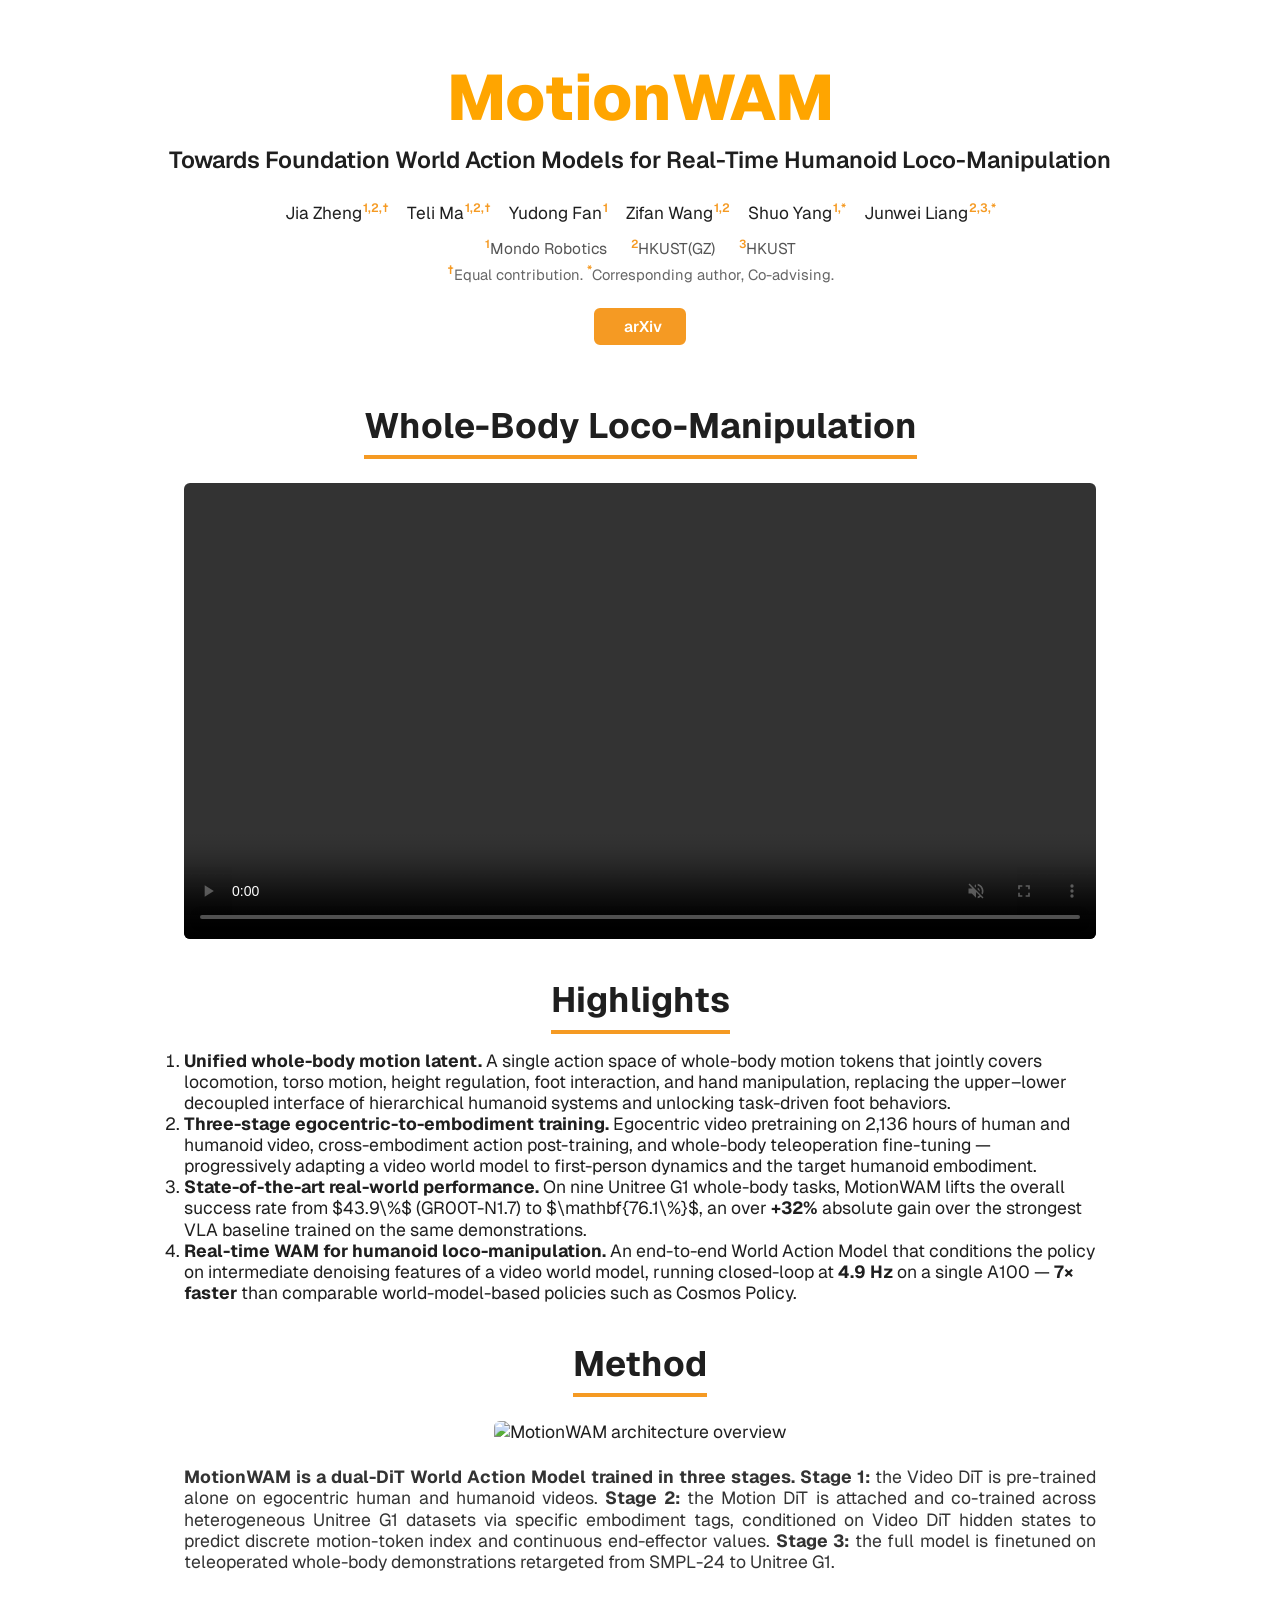
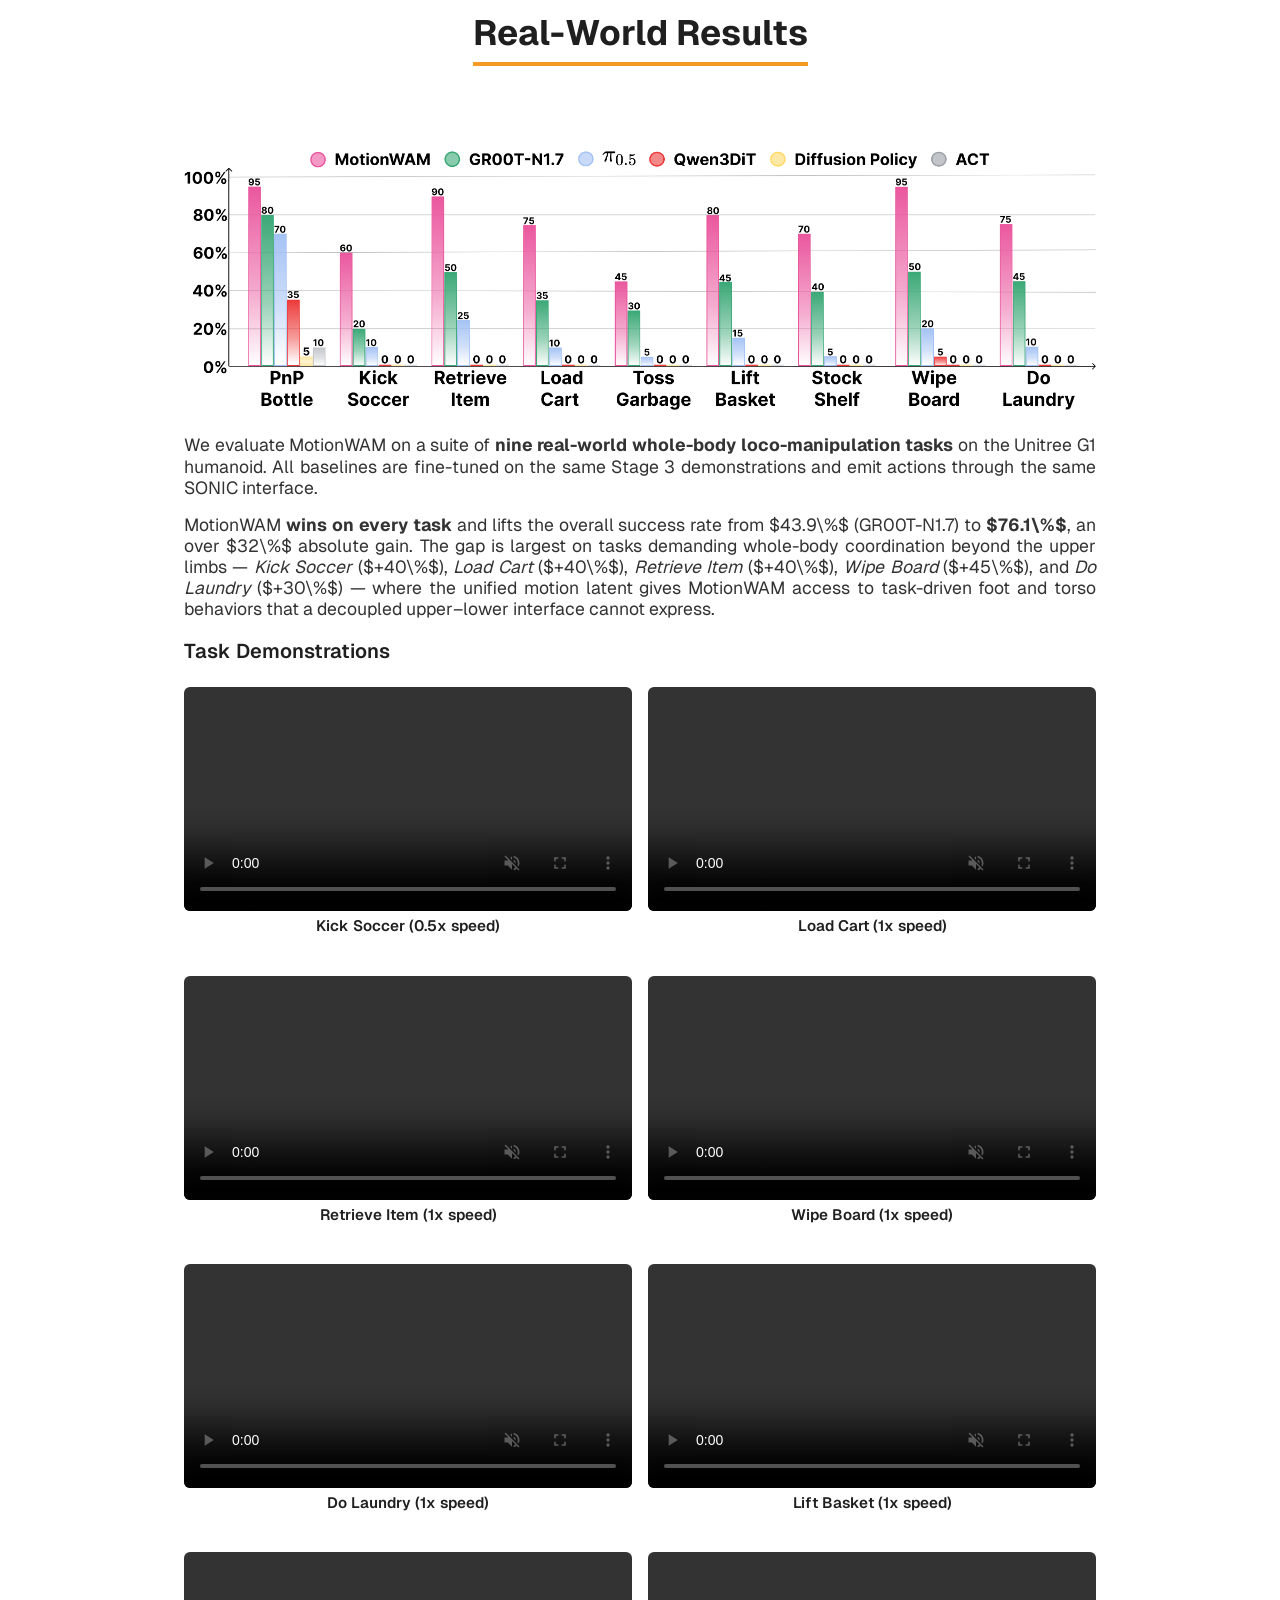
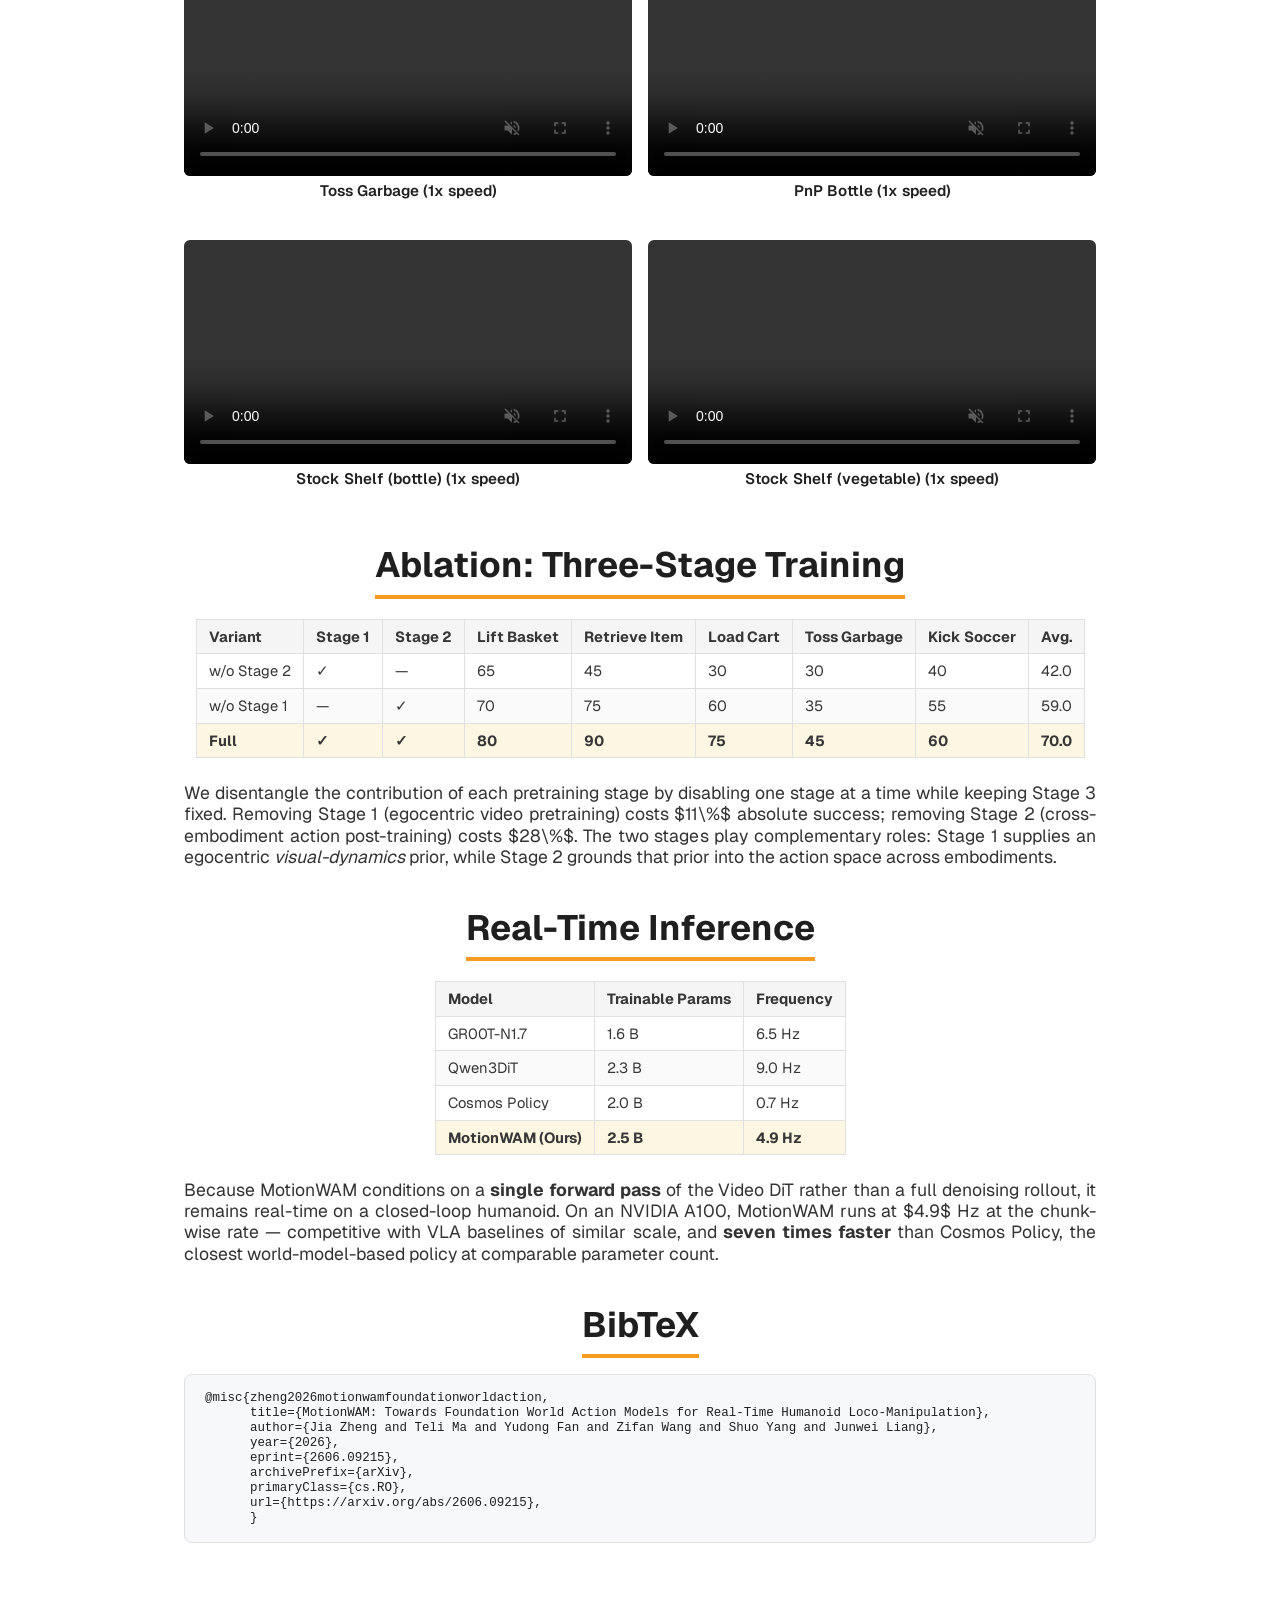
==== commit 266514dd: "update" ====
--- a/MotionWAM/index.html
+++ b/MotionWAM/index.html
@@ -96,10 +96,10 @@
     <!-- ===== Action buttons ===== -->
     <div class="center">
       <div class="linkContainer">
-        <a class="borderedLink" href="#" target="_blank"><i class="fa-light fa-file-pdf"></i> Paper</a>
-        <a class="borderedLink" href="#" target="_blank"><i class="ai ai-arxiv"></i> arXiv</a>
-        <a class="borderedLink" href="#" target="_blank"><i class="fa-light fa-code"></i> Code</a>
-        <a class="borderedLink" href="#" target="_blank"><i class="fa-brands fa-x-twitter"></i> Thread</a>
+        <!-- <a class="borderedLink" href="#" target="_blank"><i class="fa-light fa-file-pdf"></i> Paper</a> -->
+        <a class="borderedLink" href="https://arxiv.org/abs/2606.09215" target="_blank"><i class="ai ai-arxiv"></i> arXiv</a>
+        <!-- <a class="borderedLink" href="#" target="_blank"><i class="fa-light fa-code"></i> Code</a>
+        <a class="borderedLink" href="#" target="_blank"><i class="fa-brands fa-x-twitter"></i> Thread</a> -->
       </div>
     </div>
 
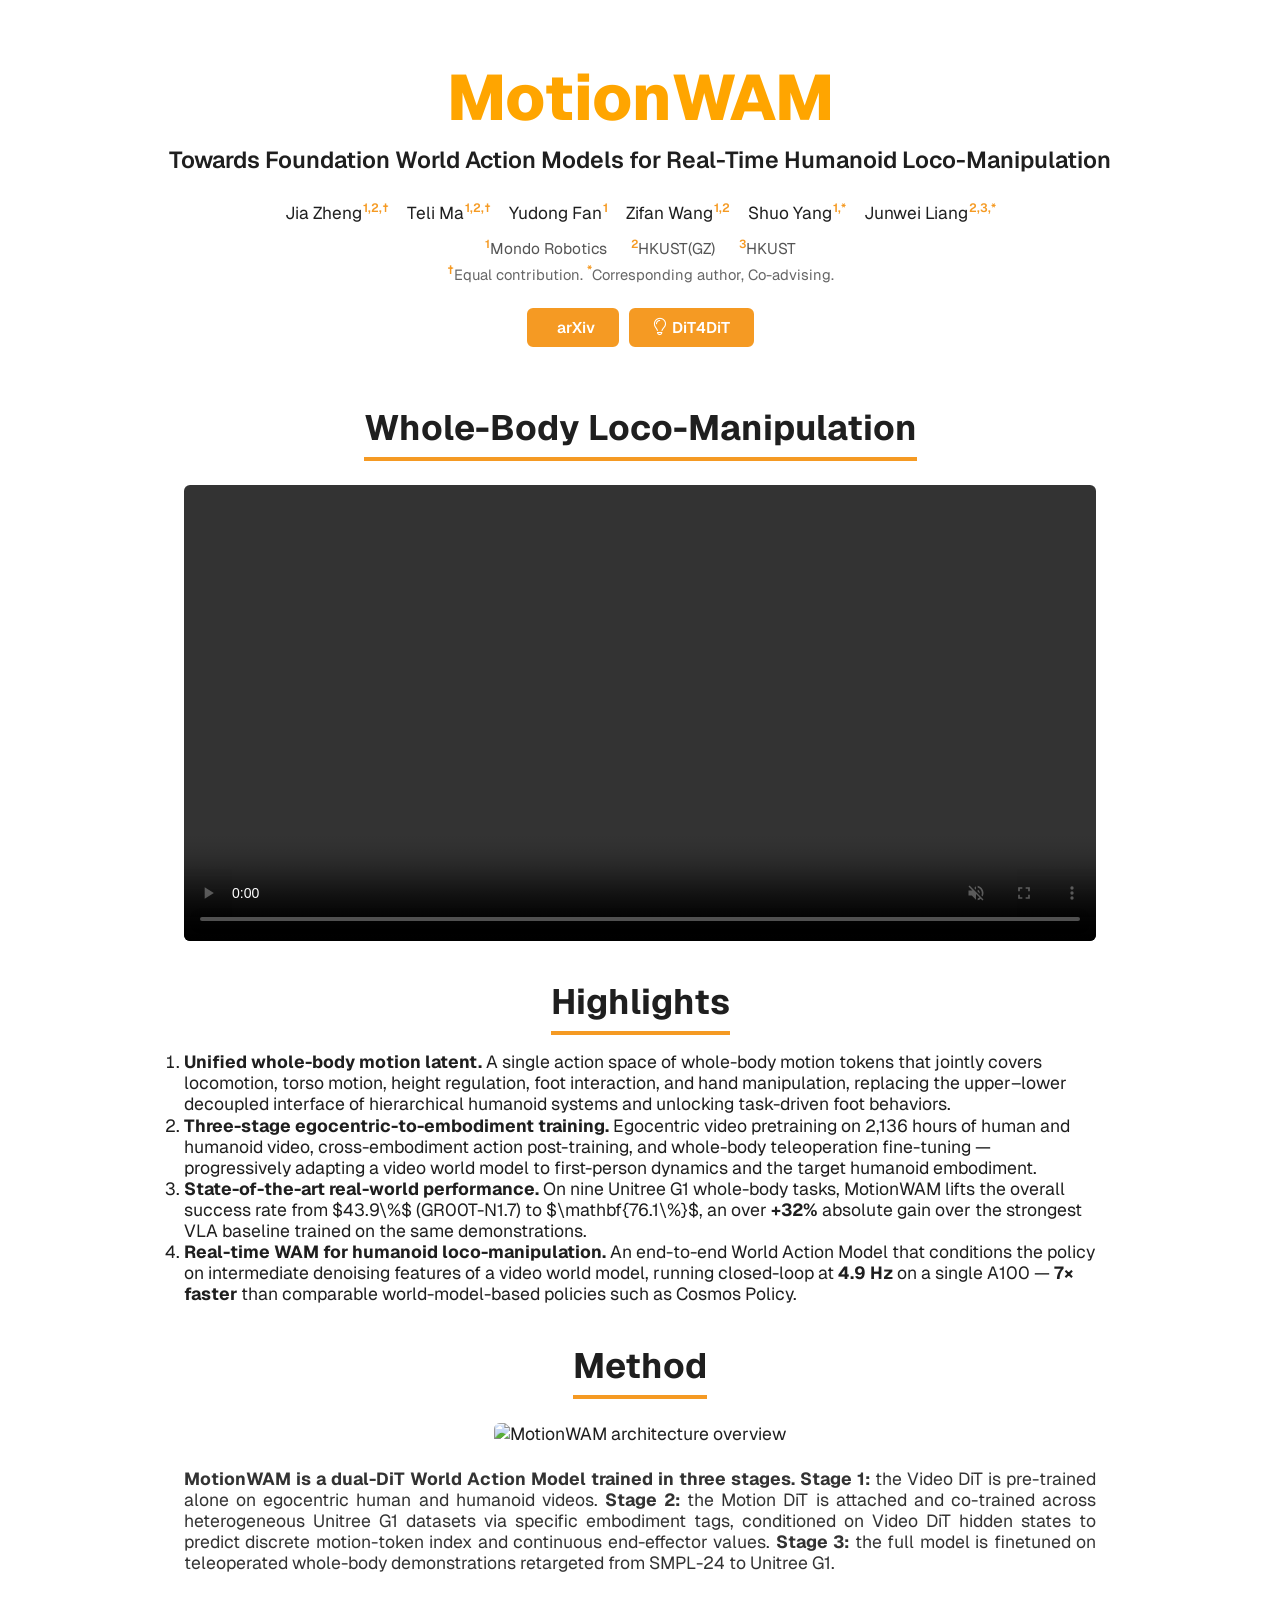
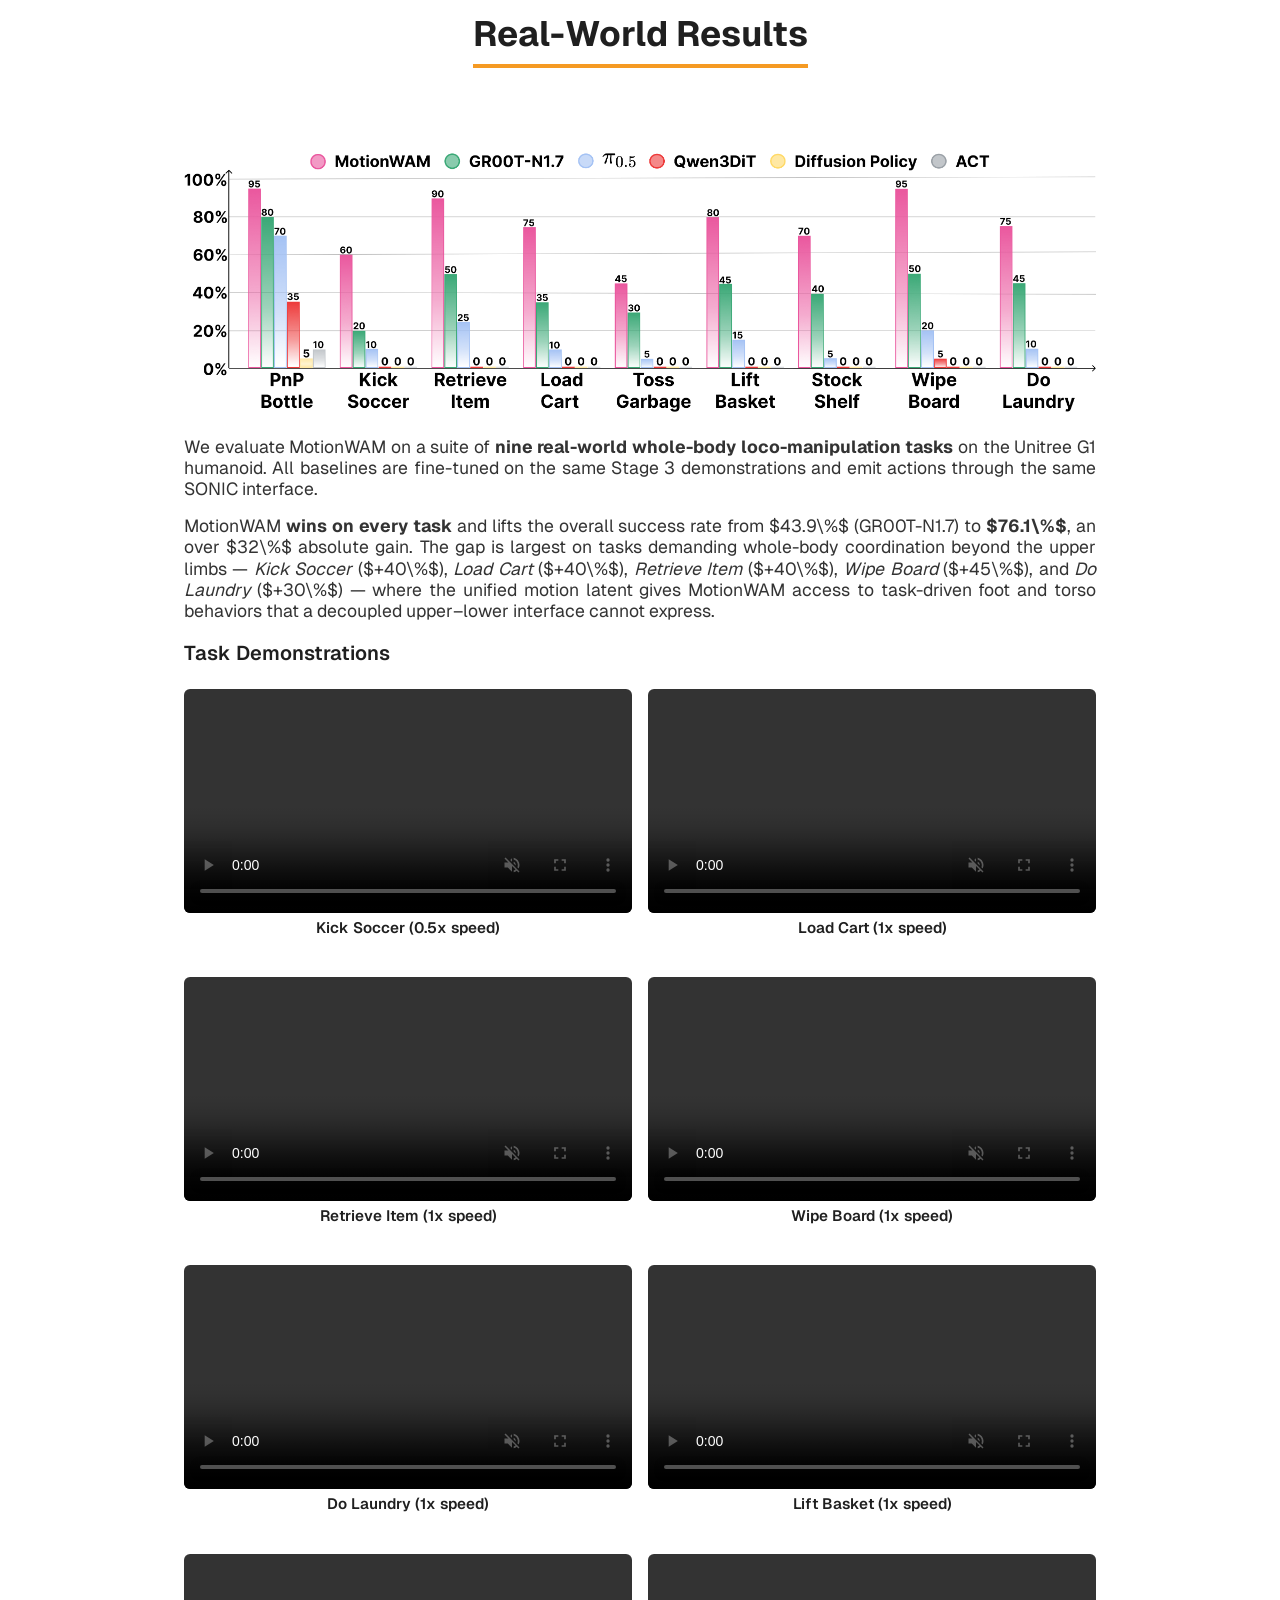
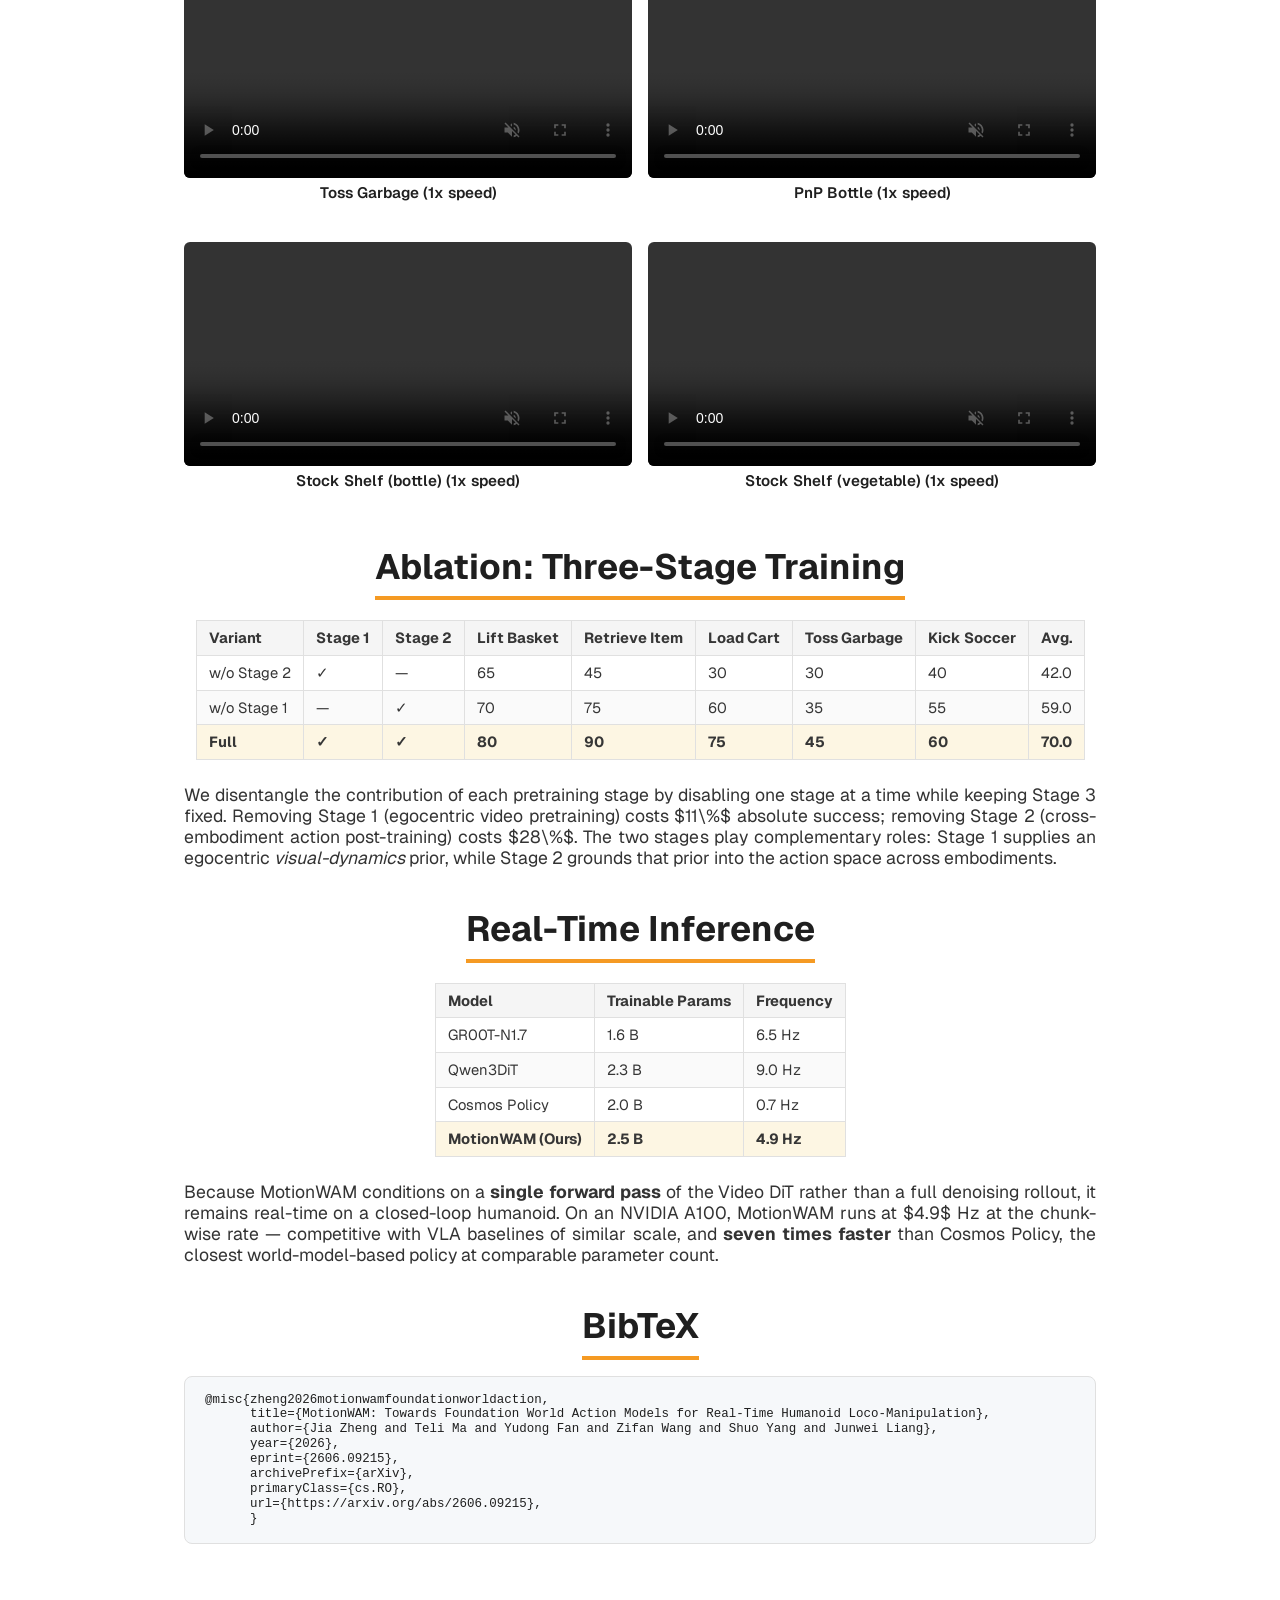
==== commit ef630364: "update" ====
--- a/MotionWAM/index.html
+++ b/MotionWAM/index.html
@@ -98,6 +98,7 @@
       <div class="linkContainer">
         <!-- <a class="borderedLink" href="#" target="_blank"><i class="fa-light fa-file-pdf"></i> Paper</a> -->
         <a class="borderedLink" href="https://arxiv.org/abs/2606.09215" target="_blank"><i class="ai ai-arxiv"></i> arXiv</a>
+        <a class="borderedLink" href="https://dit4dit.github.io" target="_blank"><i class="fa-light fa-lightbulb"></i> DiT4DiT</a>
         <!-- <a class="borderedLink" href="#" target="_blank"><i class="fa-light fa-code"></i> Code</a>
         <a class="borderedLink" href="#" target="_blank"><i class="fa-brands fa-x-twitter"></i> Thread</a> -->
       </div>
